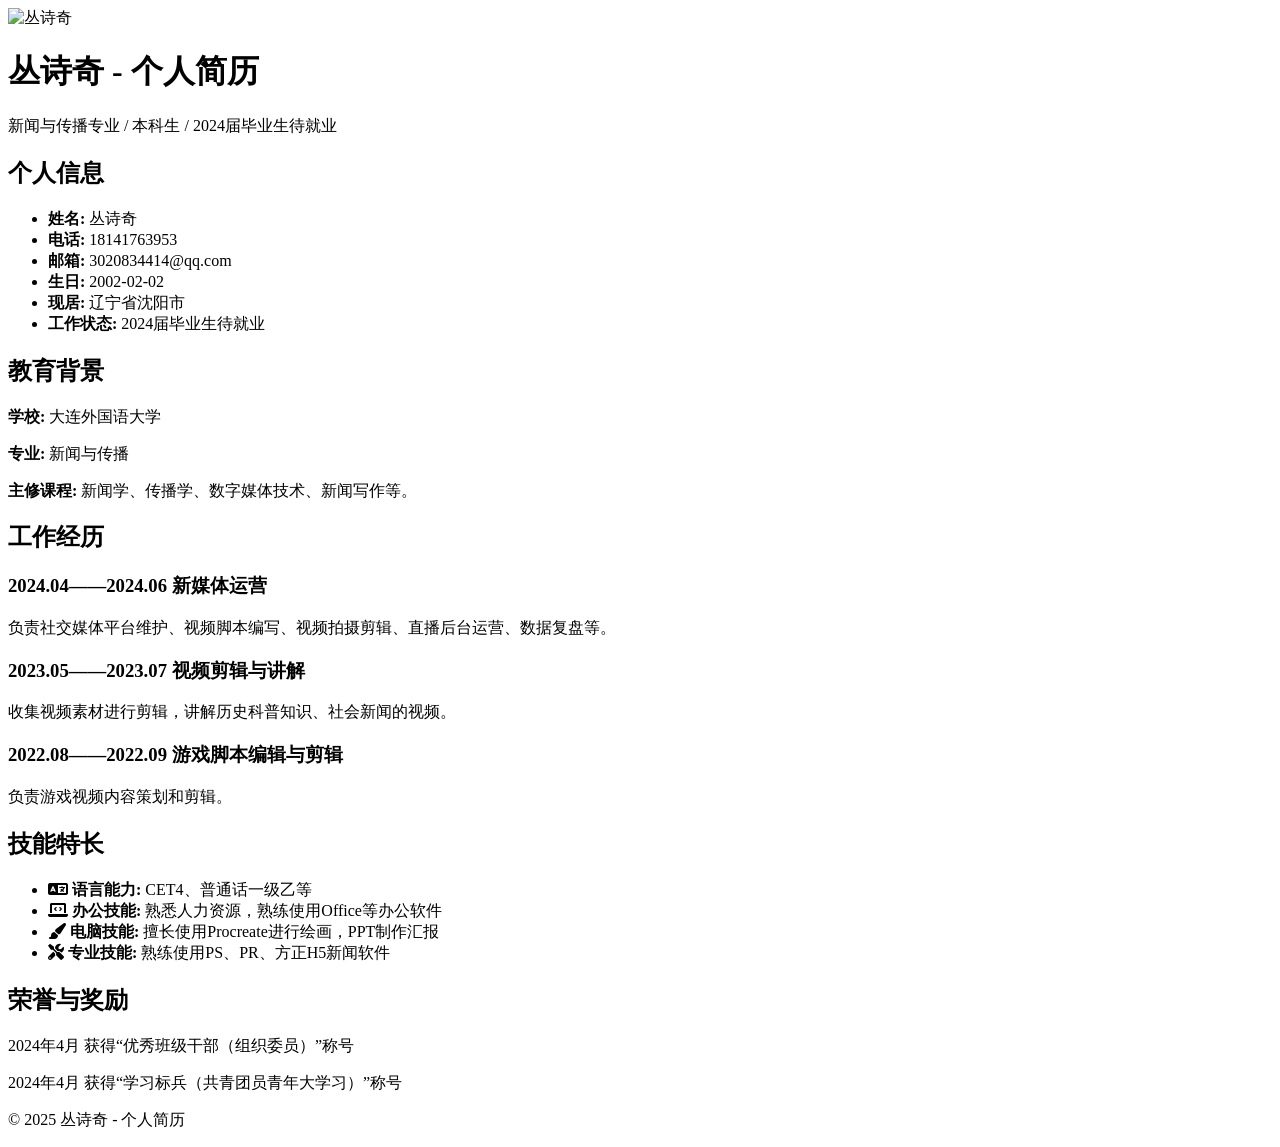
==== index.html @ 7fd9e9bf "第一个" ====
<!DOCTYPE html>
<html lang="en">
<head>
    <meta charset="UTF-8">
    <meta name="viewport" content="width=device-width, initial-scale=1.0">
    <title>丛诗奇 - 个人简历</title>
    <link rel="stylesheet" href="style.css">
    <link href="https://cdnjs.cloudflare.com/ajax/libs/font-awesome/6.0.0-beta3/css/all.min.css" rel="stylesheet">
</head>
<body>
    <header>
        <div class="container">
            <div class="header-content">
                <img src="img/photo.jpg" alt="丛诗奇" class="avatar">
                <h1>丛诗奇 - 个人简历</h1>
                <p>新闻与传播专业 / 本科生 / 2024届毕业生待就业</p>
            </div>
        </div>
    </header>
    
    <section id="personal-info" class="section">
        <div class="container">
            <h2>个人信息</h2>
            <ul>
                <li><strong>姓名:</strong> 丛诗奇</li>
                <li><strong>电话:</strong> 18141763953</li>
                <li><strong>邮箱:</strong> 3020834414@qq.com</li>
                <li><strong>生日:</strong> 2002-02-02</li>
                <li><strong>现居:</strong> 辽宁省沈阳市</li>
                <li><strong>工作状态:</strong> 2024届毕业生待就业</li>
            </ul>
        </div>
    </section>

    <section id="education" class="section">
        <div class="container">
            <h2>教育背景</h2>
            <p><strong>学校:</strong> 大连外国语大学</p>
            <p><strong>专业:</strong> 新闻与传播</p>
            <p><strong>主修课程:</strong> 新闻学、传播学、数字媒体技术、新闻写作等。</p>
        </div>
    </section>

    <section id="work-experience" class="section">
        <div class="container">
            <h2>工作经历</h2>
            <div class="work-entry">
                <h3>2024.04——2024.06 新媒体运营</h3>
                <p>负责社交媒体平台维护、视频脚本编写、视频拍摄剪辑、直播后台运营、数据复盘等。</p>
            </div>
            <div class="work-entry">
                <h3>2023.05——2023.07 视频剪辑与讲解</h3>
                <p>收集视频素材进行剪辑，讲解历史科普知识、社会新闻的视频。</p>
            </div>
            <div class="work-entry">
                <h3>2022.08——2022.09 游戏脚本编辑与剪辑</h3>
                <p>负责游戏视频内容策划和剪辑。</p>
            </div>
        </div>
    </section>

    <section id="skills" class="section">
        <div class="container">
            <h2>技能特长</h2>
            <ul>
                <li><i class="fas fa-language"></i> <strong>语言能力:</strong> CET4、普通话一级乙等</li>
                <li><i class="fas fa-laptop-code"></i> <strong>办公技能:</strong> 熟悉人力资源，熟练使用Office等办公软件</li>
                <li><i class="fas fa-paint-brush"></i> <strong>电脑技能:</strong> 擅长使用Procreate进行绘画，PPT制作汇报</li>
                <li><i class="fas fa-tools"></i> <strong>专业技能:</strong> 熟练使用PS、PR、方正H5新闻软件</li>
            </ul>
        </div>
    </section>

    <section id="honors" class="section">
        <div class="container">
            <h2>荣誉与奖励</h2>
            <p>2024年4月 获得“优秀班级干部（组织委员）”称号</p>
            <p>2024年4月 获得“学习标兵（共青团员青年大学习）”称号</p>
        </div>
    </section>

    <footer>
        <div class="container">
            <p>&copy; 2025 丛诗奇 - 个人简历</p>
        </div>
    </footer>
</body>
</html>
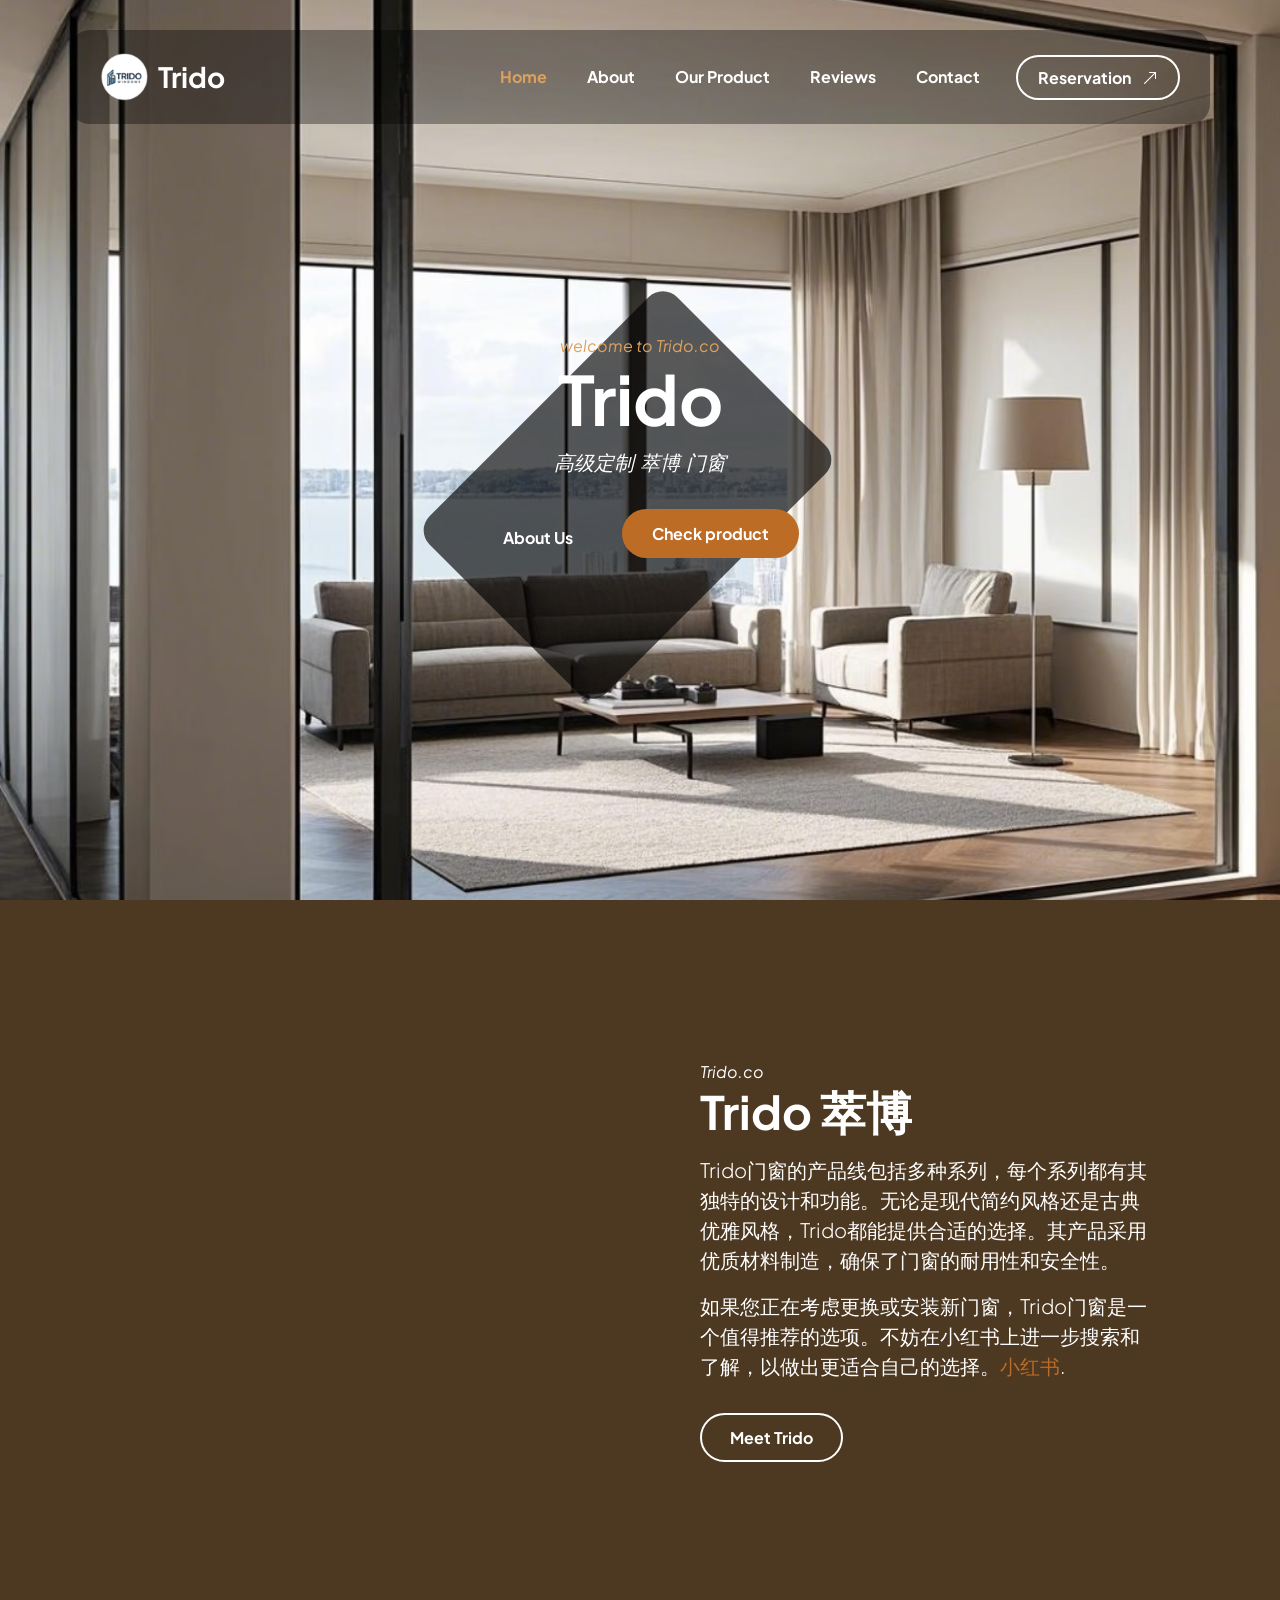
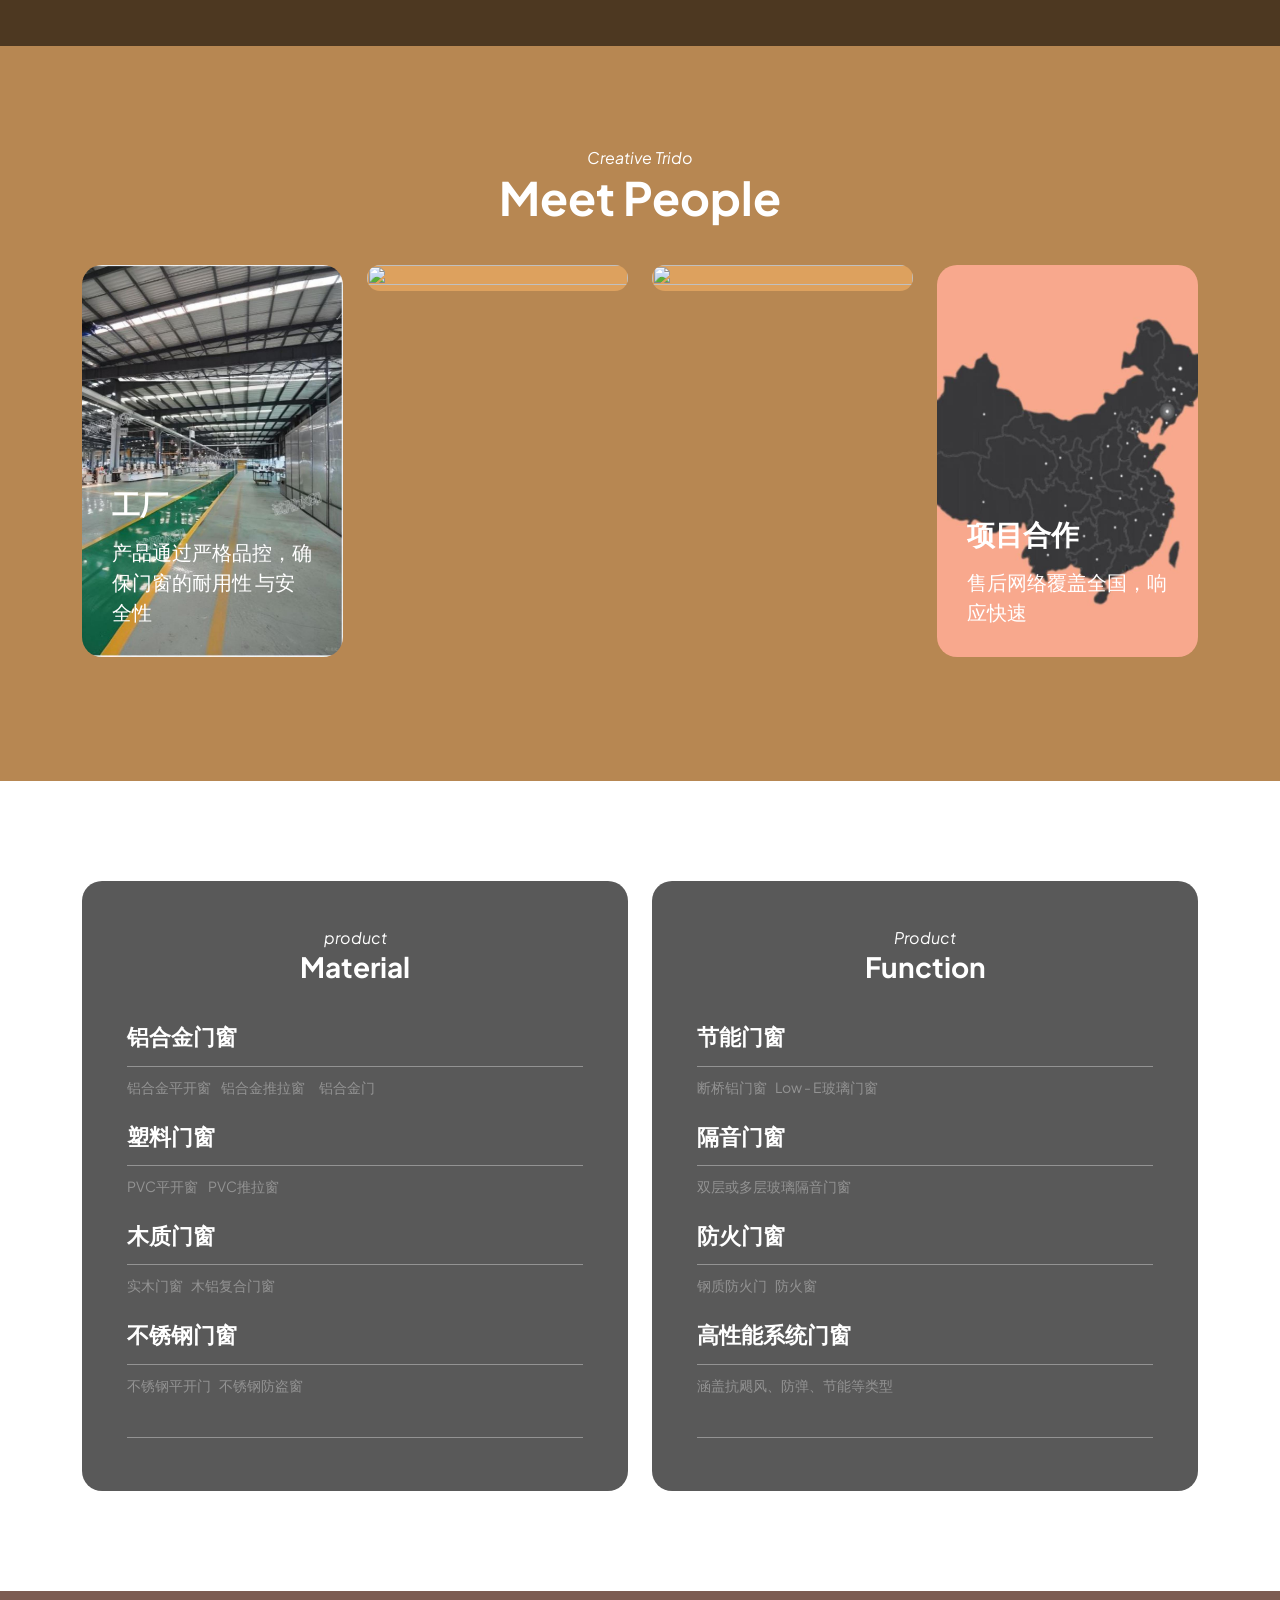
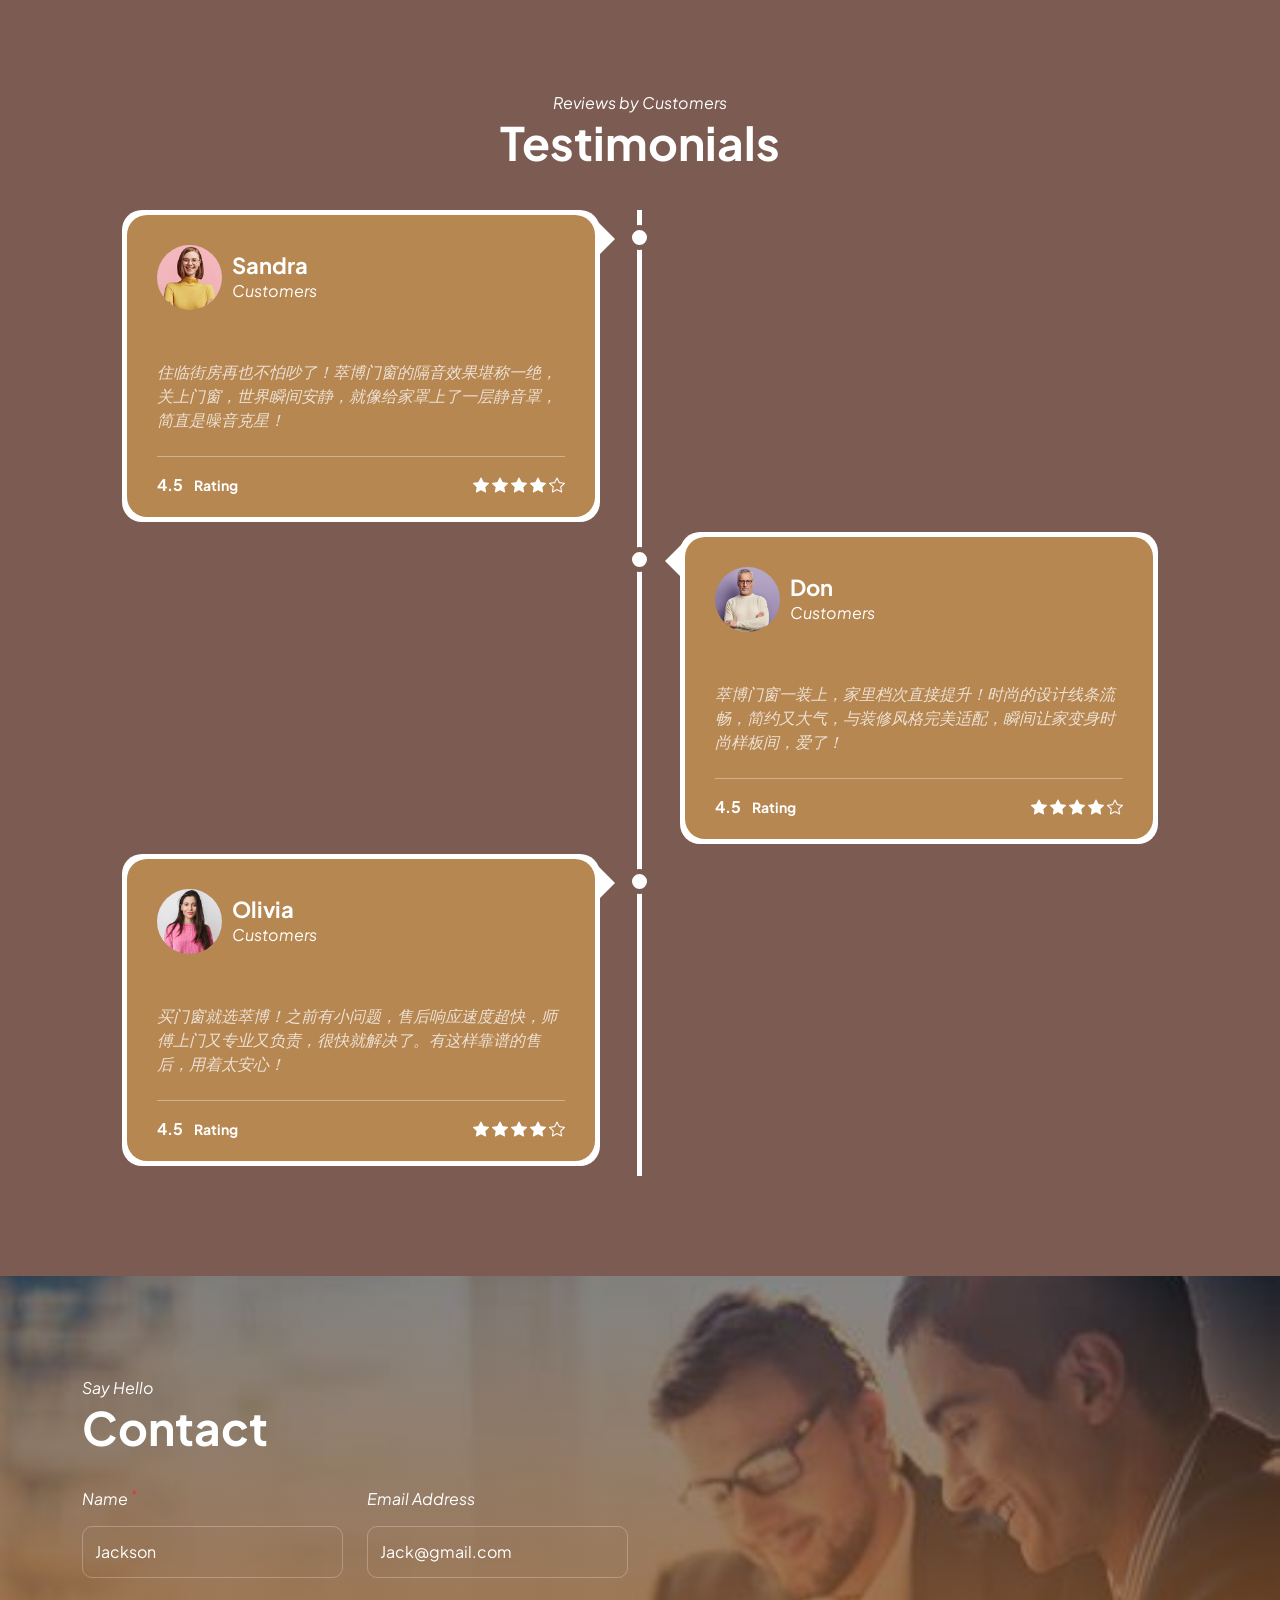
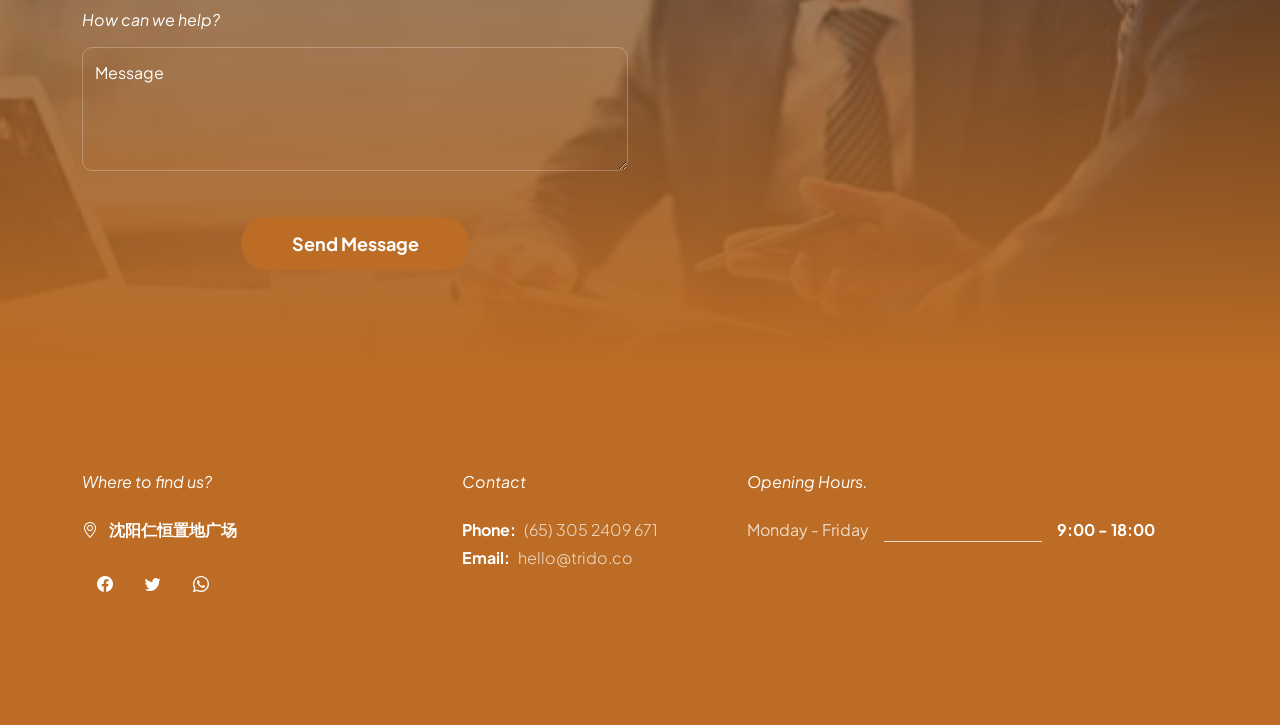
==== commit 973922fb: "Add files via upload" ====
--- a/index.html
+++ b/index.html
@@ -1,88 +1,682 @@
-<!DOCTYPE html>
-<html lang="en">
-<head>
-    <meta charset="UTF-8">
-    <meta name="viewport" content="width=device-width, initial-scale=1.0">
-    <title>丛诗奇 - 个人简历</title>
-    <link rel="stylesheet" href="style.css">
-    <link href="https://cdnjs.cloudflare.com/ajax/libs/font-awesome/6.0.0-beta3/css/all.min.css" rel="stylesheet">
-</head>
-<body>
-    <header>
-        <div class="container">
-            <div class="header-content">
-                <img src="img/photo.jpg" alt="丛诗奇" class="avatar">
-                <h1>丛诗奇 - 个人简历</h1>
-                <p>新闻与传播专业 / 本科生 / 2024届毕业生待就业</p>
-            </div>
-        </div>
-    </header>
-    
-    <section id="personal-info" class="section">
-        <div class="container">
-            <h2>个人信息</h2>
-            <ul>
-                <li><strong>姓名:</strong> 丛诗奇</li>
-                <li><strong>电话:</strong> 18141763953</li>
-                <li><strong>邮箱:</strong> 3020834414@qq.com</li>
-                <li><strong>生日:</strong> 2002-02-02</li>
-                <li><strong>现居:</strong> 辽宁省沈阳市</li>
-                <li><strong>工作状态:</strong> 2024届毕业生待就业</li>
-            </ul>
-        </div>
-    </section>
-
-    <section id="education" class="section">
-        <div class="container">
-            <h2>教育背景</h2>
-            <p><strong>学校:</strong> 大连外国语大学</p>
-            <p><strong>专业:</strong> 新闻与传播</p>
-            <p><strong>主修课程:</strong> 新闻学、传播学、数字媒体技术、新闻写作等。</p>
-        </div>
-    </section>
-
-    <section id="work-experience" class="section">
-        <div class="container">
-            <h2>工作经历</h2>
-            <div class="work-entry">
-                <h3>2024.04——2024.06 新媒体运营</h3>
-                <p>负责社交媒体平台维护、视频脚本编写、视频拍摄剪辑、直播后台运营、数据复盘等。</p>
-            </div>
-            <div class="work-entry">
-                <h3>2023.05——2023.07 视频剪辑与讲解</h3>
-                <p>收集视频素材进行剪辑，讲解历史科普知识、社会新闻的视频。</p>
-            </div>
-            <div class="work-entry">
-                <h3>2022.08——2022.09 游戏脚本编辑与剪辑</h3>
-                <p>负责游戏视频内容策划和剪辑。</p>
-            </div>
-        </div>
-    </section>
-
-    <section id="skills" class="section">
-        <div class="container">
-            <h2>技能特长</h2>
-            <ul>
-                <li><i class="fas fa-language"></i> <strong>语言能力:</strong> CET4、普通话一级乙等</li>
-                <li><i class="fas fa-laptop-code"></i> <strong>办公技能:</strong> 熟悉人力资源，熟练使用Office等办公软件</li>
-                <li><i class="fas fa-paint-brush"></i> <strong>电脑技能:</strong> 擅长使用Procreate进行绘画，PPT制作汇报</li>
-                <li><i class="fas fa-tools"></i> <strong>专业技能:</strong> 熟练使用PS、PR、方正H5新闻软件</li>
-            </ul>
-        </div>
-    </section>
-
-    <section id="honors" class="section">
-        <div class="container">
-            <h2>荣誉与奖励</h2>
-            <p>2024年4月 获得“优秀班级干部（组织委员）”称号</p>
-            <p>2024年4月 获得“学习标兵（共青团员青年大学习）”称号</p>
-        </div>
-    </section>
-
-    <footer>
-        <div class="container">
-            <p>&copy; 2025 丛诗奇 - 个人简历</p>
-        </div>
-    </footer>
-</body>
-</html>
+<!doctype html>
+<html lang="en">
+	<head>
+		<meta charset="utf-8">
+		<meta name="viewport" content="width=device-width, initial-scale=1">
+
+		<meta name="description" content="">
+		<meta name="author" content="">
+
+		<title>Tridoc萃博</title>
+
+		<!-- CSS FILES -->
+		<link rel="preconnect" href="https://fonts.googleapis.com">
+
+		<link rel="preconnect" href="https://fonts.gstatic.com" crossorigin>
+
+		<link
+			href="https://fonts.googleapis.com/css2?family=Plus+Jakarta+Sans:ital,wght@0,200;0,400;0,600;0,700;1,200;1,700&display=swap"
+			rel="stylesheet">
+
+		<link href="css/bootstrap.min.css" rel="stylesheet">
+
+		<link href="css/bootstrap-icons.css" rel="stylesheet">
+
+		<link href="css/vegas.min.css" rel="stylesheet">
+
+		<link href="css/tooplate-barista.css" rel="stylesheet">
+
+		<!--
+
+Tooplate 2137 Barista Cafe
+
+https://www.tooplate.com/view/2137-barista-cafe
+
+Bootstrap 5 HTML CSS Template
+
+-->
+	</head>
+
+	<body>
+
+		<main>
+			<nav class="navbar navbar-expand-lg">
+				<div class="container">
+					<a class="navbar-brand d-flex align-items-center" href="index.html">
+						<img src="images/trido logo.png" class="navbar-brand-image img-fluid" alt="trido">
+						Trido
+					</a>
+
+					<button class="navbar-toggler" type="button" data-bs-toggle="collapse" data-bs-target="#navbarNav"
+						aria-controls="navbarNav" aria-expanded="false" aria-label="Toggle navigation">
+						<span class="navbar-toggler-icon"></span>
+					</button>
+
+					<div class="collapse navbar-collapse" id="navbarNav">
+						<ul class="navbar-nav ms-lg-auto">
+							<li class="nav-item">
+								<a class="nav-link click-scroll" href="#section_1">Home</a>
+							</li>
+
+							<li class="nav-item">
+								<a class="nav-link click-scroll" href="#section_2">About</a>
+							</li>
+
+							<li class="nav-item">
+								<a class="nav-link click-scroll" href="#section_3">Our Product</a>
+							</li>
+
+							<li class="nav-item">
+								<a class="nav-link click-scroll" href="#section_4">Reviews</a>
+							</li>
+
+							<li class="nav-item">
+								<a class="nav-link click-scroll" href="#section_5">Contact</a>
+							</li>
+						</ul>
+
+						<div class="ms-lg-3">
+							<a class="btn custom-btn custom-border-btn" href="reservation.html">
+								Reservation
+								<i class="bi-arrow-up-right ms-2"></i>
+							</a>
+						</div>
+					</div>
+				</div>
+			</nav>
+
+
+			<section class="hero-section d-flex justify-content-center align-items-center" id="section_1">
+
+				<div class="container">
+					<div class="row align-items-center">
+
+						<div class="col-lg-6 col-12 mx-auto">
+							<em class="small-text">welcome to Trido.co</em>
+
+							<h1> Trido </h1>
+
+							<p class="text-white mb-4 pb-lg-2">
+								<em> 高级定制&nbsp;&nbsp;萃博&nbsp;&nbsp;门窗</em>
+							</p>
+
+							<a class="btn custom-btn custom-border-btn smoothscroll me-3" href="#section_2">
+								About Us
+							</a>
+
+							<a class="btn custom-btn smoothscroll me-2 mb-2" href="#section_3"><strong>Check
+									product</strong></a>
+						</div>
+
+					</div>
+				</div>
+
+				<div class="hero-slides"></div>
+			</section>
+
+
+			<section class="about-section section-padding" id="section_2">
+				<div class="section-overlay"></div>
+				<div class="container">
+					<div class="row align-items-center">
+
+						<div class="col-lg-6 col-12">
+							<div class="ratio ratio-1x1">
+								<video autoplay="" loop="" muted="" class="custom-video" poster="">
+									<source src="videos/仙境.mp4" type="video/mp4">
+
+									Your browser does not support the video tag.
+								</video>
+
+								<div class="about-video-info d-flex flex-column">
+									<h4 class="mt-auto"></h4>
+
+									<h4></h4>
+								</div>
+							</div>
+						</div>
+
+						<div class="col-lg-5 col-12 mt-4 mt-lg-0 mx-auto">
+							<em class="text-white">Trido.co</em>
+
+							<h2 class="text-white mb-3">Trido 萃博</h2>
+
+							<p class="text-white">
+								Trido门窗的产品线包括多种系列，每个系列都有其独特的设计和功能。无论是现代简约风格还是古典优雅风格，Trido都能提供合适的选择。其产品采用优质材料制造，确保了门窗的耐用性和安全性。
+							</p>
+
+							<p class="text-white">如果您正在考虑更换或安装新门窗，Trido门窗是一个值得推荐的选项。不妨在小红书上进一步搜索和了解，以做出更适合自己的选择。<a rel="nofollow"
+									href="https:///www.xiaohongshu.com/explore/680ee26e0000000023011cf0?xsec_token=ABbys3Fxlh53PvR-PLPsUj_YFhOQtb5FNPIVCXTJcc2-Y=&xsec_source=pc_search&source=web_explore_feed" target="_blank">小红书</a>.</p>
+
+							<a href="#barista-team" class="smoothscroll btn custom-btn custom-border-btn mt-3 mb-4">Meet
+								Trido</a>
+						</div>
+
+					</div>
+				</div>
+			</section>
+
+
+			<section class="barista-section section-padding section-bg" id="barista-team">
+				<div class="container">
+					<div class="row justify-content-center">
+
+						<div class="col-lg-12 col-12 text-center mb-4 pb-lg-2">
+							<em class="text-white">Creative Trido</em>
+
+							<h2 class="text-white">Meet People</h2>
+						</div>
+
+						<div class="col-lg-3 col-md-6 col-12 mb-4">
+							<div class="team-block-wrap">
+								<div class="team-block-info d-flex flex-column">
+									<div class="d-flex mt-auto mb-3">
+										<h4 class="text-white mb-0">工厂</h4>
+
+										
+									</div>
+
+									<p class="text-white mb-0">产品通过严格品控，确保门窗的耐用性 与安全性 </p>
+								</div>
+
+								<div class="team-block-image-wrap">
+									<img src="images/team/工厂.JPG"
+										class="team-block-image img-fluid" alt="">
+								</div>
+							</div>
+						</div>
+
+						<div class="col-lg-3 col-md-6 col-12 mb-4">
+							<div class="team-block-wrap">
+								<div class="team-block-info d-flex flex-column">
+									<div class="d-flex mt-auto mb-3">
+										<h4 class="text-white mb-0">现代科技风</h4>
+
+										
+									</div>
+
+									<p class="text-white mb-0">极简线条设计，适配城市公寓与高端住宅</p>
+								</div>
+
+								<div class="team-block-image-wrap">
+									<img src="images/team/大门.jpg"
+										class="team-block-image img-fluid" alt="">
+								</div>
+							</div>
+						</div>
+
+						<div class="col-lg-3 col-md-6 col-12 mb-4">
+							<div class="team-block-wrap">
+								<div class="team-block-info d-flex flex-column">
+									<div class="d-flex mt-auto mb-3">
+										<h4 class="text-white mb-0">古典优雅风</h4>
+
+										
+									</div>
+
+									<p class="text-white mb-0">雕花工艺与实木质感，满足传统别墅需求</p>
+								</div>
+
+								<div class="team-block-image-wrap">
+									<img src="images/team/园林.jpg"
+										class="team-block-image img-fluid" alt="">
+								</div>
+							</div>
+						</div>
+
+						<div class="col-lg-3 col-md-6 col-12">
+							<div class="team-block-wrap">
+								<div class="team-block-info d-flex flex-column">
+									<div class="d-flex mt-auto mb-3">
+										<h4 class="text-white mb-0">项目合作</h4>
+
+										
+									</div>
+
+									<p class="text-white mb-0">售后网络覆盖全国，响应快速</p>
+								</div>
+
+								<div class="team-block-image-wrap">
+									<img src="images/team/合作范围.jpg"
+										class="team-block-image img-fluid" alt="">
+								</div>
+							</div>
+						</div>
+
+					</div>
+				</div>
+			</section>
+
+
+			<section class="menu-section section-padding" id="section_3">
+				<div class="container">
+					<div class="row">
+
+						<div class="col-lg-6 col-12 mb-4 mb-lg-0">
+							<div class="menu-block-wrap">
+								<div class="text-center mb-4 pb-lg-2">
+									<em class="text-white">product</em>
+								<h4 class="text-white">Material</h4>
+								</div>
+
+								<div class="menu-block">
+									<div class="d-flex">
+										<h6>铝合金门窗</h6>
+
+										<span class="underline"></span>
+
+										<strong class="ms-auto"></strong>
+									</div>
+
+									<div class="border-top mt-2 pt-2">
+										<small>铝合金平开窗&nbsp;&nbsp; &nbsp;  铝合金推拉窗 &nbsp; &nbsp; &nbsp; 铝合金门</small>
+									</div>
+								</div>
+
+								<div class="menu-block my-4">
+									<div class="d-flex">
+										<h6>
+											塑料门窗
+										</h6>
+
+										<span class="underline"></span>
+
+										<strong class="text-white ms-auto"><del></del></strong>
+
+										<strong class="ms-2"></strong>
+									</div>
+
+									<div class="border-top mt-2 pt-2">
+										<small>PVC平开窗&nbsp;&nbsp; &nbsp;  PVC推拉窗 </small>
+									</div>
+								</div>
+
+								<div class="menu-block">
+									<div class="d-flex">
+										<h6>木质门窗
+											<span class="badge ms-3"></span>
+										</h6>
+
+										<span class="underline"></span>
+
+										<strong class="ms-auto"></strong>
+									</div>
+
+									<div class="border-top mt-2 pt-2">
+										<small>实木门窗&nbsp;&nbsp; &nbsp;木铝复合门窗</small>
+									</div>
+								</div>
+
+								<div class="menu-block my-4">
+									<div class="d-flex">
+										<h6>不锈钢门窗</h6>
+
+										<span class="underline"></span>
+
+										<strong class="ms-auto"></strong>
+									</div>
+
+									<div class="border-top mt-2 pt-2">
+										<small>不锈钢平开门&nbsp;&nbsp; &nbsp;不锈钢防盗窗</small>
+									</div>
+								</div>
+
+								<div class="menu-block">
+									<div class="d-flex">
+										<h6></h6>
+
+										<span class="underline"></span>
+
+										<strong class="ms-auto"></strong>
+									</div>
+
+									<div class="border-top mt-2 pt-2">
+										<small></small>
+									</div>
+								</div>
+							</div>
+						</div>
+
+						<div class="col-lg-6 col-12">
+							<div class="menu-block-wrap">
+								<div class="text-center mb-4 pb-lg-2">
+									<em class="text-white">Product</em>
+									<h4 class="text-white">Function</h4>
+								</div>
+
+								<div class="menu-block">
+									<div class="d-flex">
+										<h6>节能门窗</h6>
+
+										<span class="underline"></span>
+
+										<strong class="text-white ms-auto"><del></del></strong>
+
+										<strong class="ms-2"></strong>
+									</div>
+
+									<div class="border-top mt-2 pt-2">
+										<small>断桥铝门窗&nbsp;&nbsp; &nbsp;Low - E玻璃门窗</small>
+									</div>
+								</div>
+
+								<div class="menu-block my-4">
+									<div class="d-flex">
+										<h6>
+											隔音门窗
+											<span class="badge ms-3"></span>
+										</h6>
+
+										<span class="underline"></span>
+
+										<strong class="ms-auto"></strong>
+									</div>
+
+									<div class="border-top mt-2 pt-2">
+										<small>双层或多层玻璃隔音门窗</small>
+									</div>
+								</div>
+
+								<div class="menu-block">
+									<div class="d-flex">
+										<h6>防火门窗</h6>
+
+										<span class="underline"></span>
+
+										<strong class="ms-auto"></strong>
+									</div>
+
+									<div class="border-top mt-2 pt-2">
+										<small>钢质防火门&nbsp;&nbsp; &nbsp;防火窗</small>
+									</div>
+								</div>
+
+								<div class="menu-block my-4">
+									<div class="d-flex">
+										<h6>高性能系统门窗</h6>
+
+										<span class="underline"></span>
+
+										<strong class="ms-auto"></strong>
+									</div>
+
+									<div class="border-top mt-2 pt-2">
+										<small>涵盖抗飓风、防弹、节能等类型</small>
+									</div>
+								</div>
+
+								<div class="menu-block">
+									<div class="d-flex">
+										<h6></h6>
+
+										<span class="underline"></span>
+
+										<strong class="ms-auto"></strong>
+									</div>
+
+									<div class="border-top mt-2 pt-2">
+										<small></small>
+									</div>
+								</div>
+							</div>
+						</div>
+
+					</div>
+				</div>
+			</section>
+
+
+			<section class="reviews-section section-padding section-bg" id="section_4">
+				<div class="container">
+					<div class="row justify-content-center">
+
+						<div class="col-lg-12 col-12 text-center mb-4 pb-lg-2">
+							<em class="text-white">Reviews by Customers</em>
+
+							<h2 class="text-white">Testimonials</h2>
+						</div>
+
+						<div class="timeline">
+							<div class="timeline-container timeline-container-left">
+								<div class="timeline-content">
+									<div class="reviews-block">
+										<div class="reviews-block-image-wrap d-flex align-items-center">
+											<img src="images/reviews/young-woman-with-round-glasses-yellow-sweater.jpg"
+												class="reviews-block-image img-fluid" alt="">
+
+											<div class="">
+												<h6 class="text-white mb-0">Sandra</h6>
+												<em class="text-white"> Customers</em>
+											</div>
+										</div>
+
+										<div class="reviews-block-info">
+											<p>住临街房再也不怕吵了！萃博门窗的隔音效果堪称一绝，关上门窗，世界瞬间安静，就像给家罩上了一层静音罩，简直是噪音克星！</p>
+
+											<div class="d-flex border-top pt-3 mt-4">
+												<strong class="text-white">4.5 <small
+														class="ms-2">Rating</small></strong>
+
+												<div class="reviews-group ms-auto">
+													<i class="bi-star-fill"></i>
+													<i class="bi-star-fill"></i>
+													<i class="bi-star-fill"></i>
+													<i class="bi-star-fill"></i>
+													<i class="bi-star"></i>
+												</div>
+											</div>
+										</div>
+									</div>
+								</div>
+							</div>
+
+							<div class="timeline-container timeline-container-right">
+								<div class="timeline-content">
+									<div class="reviews-block">
+										<div class="reviews-block-image-wrap d-flex align-items-center">
+											<img src="images/reviews/senior-man-white-sweater-eyeglasses.jpg"
+												class="reviews-block-image img-fluid" alt="">
+
+											<div class="">
+												<h6 class="text-white mb-0">Don</h6>
+												<em class="text-white"> Customers</em>
+											</div>
+										</div>
+
+										<div class="reviews-block-info">
+											<p>萃博门窗一装上，家里档次直接提升！时尚的设计线条流畅，简约又大气，与装修风格完美适配，瞬间让家变身时尚样板间，爱了！</p>
+
+											<div class="d-flex border-top pt-3 mt-4">
+												<strong class="text-white">4.5 <small
+														class="ms-2">Rating</small></strong>
+
+												<div class="reviews-group ms-auto">
+													<i class="bi-star-fill"></i>
+													<i class="bi-star-fill"></i>
+													<i class="bi-star-fill"></i>
+													<i class="bi-star-fill"></i>
+													<i class="bi-star"></i>
+												</div>
+											</div>
+										</div>
+									</div>
+								</div>
+							</div>
+
+							<div class="timeline-container timeline-container-left">
+								<div class="timeline-content">
+									<div class="reviews-block">
+										<div class="reviews-block-image-wrap d-flex align-items-center">
+											<img src="images/reviews/young-beautiful-woman-pink-warm-sweater-natural-look-smiling-portrait-isolated-long-hair.jpg"
+												class="reviews-block-image img-fluid" alt="">
+
+											<div class="">
+												<h6 class="text-white mb-0">Olivia</h6>
+												<em class="text-white"> Customers</em>
+											</div>
+										</div>
+
+										<div class="reviews-block-info">
+											<p>买门窗就选萃博！之前有小问题，售后响应速度超快，师傅上门又专业又负责，很快就解决了。有这样靠谱的售后，用着太安心！</p>
+
+											<div class="d-flex border-top pt-3 mt-4">
+												<strong class="text-white">4.5 <small
+														class="ms-2">Rating</small></strong>
+
+												<div class="reviews-group ms-auto">
+													<i class="bi-star-fill"></i>
+													<i class="bi-star-fill"></i>
+													<i class="bi-star-fill"></i>
+													<i class="bi-star-fill"></i>
+													<i class="bi-star"></i>
+												</div>
+											</div>
+										</div>
+									</div>
+								</div>
+							</div>
+						</div>
+
+					</div>
+				</div>
+			</section>
+
+
+			<section class="contact-section section-padding" id="section_5">
+				<div class="container">
+					<div class="row">
+
+						<div class="col-lg-12 col-12">
+							<em class="text-white">Say Hello</em>
+							<h2 class="text-white mb-4 pb-lg-2">Contact</h2>
+						</div>
+
+						<div class="col-lg-6 col-12">
+							<form action="#" method="post" class="custom-form contact-form" role="form">
+
+								<div class="row">
+
+									<div class="col-lg-6 col-12">
+										<label for="name" class="form-label">Name <sup
+												class="text-danger">*</sup></label>
+
+										<input type="text" name="name" id="name" class="form-control"
+											placeholder="Jackson" required="">
+									</div>
+
+									<div class="col-lg-6 col-12">
+										<label for="email" class="form-label">Email Address</label>
+
+										<input type="email" name="email" id="email" pattern="[^ @]*@[^ @]*"
+											class="form-control" placeholder="Jack@gmail.com" required="">
+									</div>
+
+									<div class="col-12">
+										<label for="message" class="form-label">How can we help?</label>
+
+										<textarea name="message" rows="4" class="form-control" id="message"
+											placeholder="Message" required=""></textarea>
+
+									</div>
+								</div>
+
+								<div class="col-lg-5 col-12 mx-auto mt-3">
+									<button type="submit" class="form-control">Send Message</button>
+								</div>
+							</form>
+						</div>
+
+						<div class="col-lg-6 col-12 mx-auto mt-5 mt-lg-0 ps-lg-5">
+							<iframe class="google-map"
+								src="https://ditu.amap.com/search?id=B0G0ORVKC0&city=210103&geoobj=120.522711%7C40.041281%7C129.039095%7C43.689014&query_type=IDQ&query=%E4%BB%81%E6%81%92%E7%BD%AE%E5%9C%B0%E5%B9%BF%E5%9C%BA&zoom=7.38"
+								width="100%" height="300" style="border:0;" allowfullscreen="" loading="lazy"
+								referrerpolicy="no-referrer-when-downgrade"></iframe>
+						</div>
+
+					</div>
+				</div>
+			</section>
+
+
+			<footer class="site-footer">
+				<div class="container">
+					<div class="row">
+
+						<div class="col-lg-4 col-12 me-auto">
+							<em class="text-white d-block mb-4">Where to find us?</em>
+
+							<strong class="text-white">
+								<i class="bi-geo-alt me-2"></i>
+								沈阳仁恒置地广场
+							</strong>
+
+							<ul class="social-icon mt-4">
+								<li class="social-icon-item">
+									<a href="#" class="social-icon-link bi-facebook">
+									</a>
+								</li>
+
+								<li class="social-icon-item">
+									<a href="https://x.com/minthu" target="_new" class="social-icon-link bi-twitter">
+									</a>
+								</li>
+
+								<li class="social-icon-item">
+									<a href="#" class="social-icon-link bi-whatsapp">
+									</a>
+								</li>
+							</ul>
+						</div>
+
+						<div class="col-lg-3 col-12 mt-4 mb-3 mt-lg-0 mb-lg-0">
+							<em class="text-white d-block mb-4">Contact</em>
+
+							<p class="d-flex mb-1">
+								<strong class="me-2">Phone:</strong>
+								<a href="tel: 305-240-9671" class="site-footer-link">
+									(65)
+									305 2409 671
+								</a>
+							</p>
+
+							<p class="d-flex">
+								<strong class="me-2">Email:</strong>
+
+								<a href="mailto:info@yourgmail.com" class="site-footer-link">
+									hello@trido.co
+								</a>
+							</p>
+						</div>
+
+
+						<div class="col-lg-5 col-12">
+							<em class="text-white d-block mb-4">Opening Hours.</em>
+
+							<ul class="opening-hours-list">
+								<li class="d-flex">
+									Monday - Friday
+									<span class="underline"></span>
+
+									<strong>9:00 - 18:00</strong>
+								</li>
+
+							</ul>
+						</div>
+
+						<div class="col-lg-8 col-12 mt-4">
+						
+						</div>
+					</div>
+			</footer>
+		</main>
+
+		<!-- JAVASCRIPT FILES -->
+		<script src="js/jquery.min.js"></script>
+		<script src="js/bootstrap.min.js"></script>
+		<script src="js/jquery.sticky.js"></script>
+		<script src="js/click-scroll.js"></script>
+		<script src="js/vegas.min.js"></script>
+		<script src="js/custom.js"></script>
+
+	</body>
+</html>
--- a/css/vegas.min.css
+++ b/css/vegas.min.css
@@ -0,0 +1,2 @@
+.vegas-content-scrollable,.vegas-overlay,.vegas-slide,.vegas-slide-inner,.vegas-timer{position:absolute;top:0;left:0;bottom:0;right:0;overflow:hidden;border:none;padding:0;margin:0}.vegas-content-scrollable{position:relative;height:100%;overflow:auto}.vegas-overlay{opacity:.5;background:url(./overlays/02.png) center center}.vegas-timer{top:auto;bottom:0;height:2px}.vegas-timer-progress{width:0%;height:100%;background:#fff;transition:width ease-out}.vegas-timer-running .vegas-timer-progress{width:100%}.vegas-slide,.vegas-slide-inner{margin:0;padding:0;background:center center no-repeat;transform:translateZ(0);will-change:transform,opacity}body .vegas-container{overflow:hidden!important;position:relative}.vegas-video{min-width:100%;min-height:100%;width:auto;height:auto}body.vegas-container{overflow:auto;position:static;z-index:-2}body.vegas-container>.vegas-overlay,body.vegas-container>.vegas-slide,body.vegas-container>.vegas-timer{position:fixed;z-index:-1}.vegas-transition-blur,.vegas-transition-blur2{opacity:0;filter:blur(32px) brightness(1.01)}.vegas-transition-blur-in,.vegas-transition-blur2-in{opacity:1;filter:blur(0) brightness(1.01)}.vegas-transition-blur2-out{opacity:0}.vegas-transition-burn,.vegas-transition-burn2{opacity:0;filter:contrast(1000%) saturate(1000%)}.vegas-transition-burn-in,.vegas-transition-burn2-in{opacity:1;filter:contrast(100%) saturate(100%)}.vegas-transition-burn2-out{opacity:0;filter:contrast(1000%) saturate(1000%)}.vegas-transition-fade,.vegas-transition-fade2{opacity:0}.vegas-transition-fade-in,.vegas-transition-fade2-in{opacity:1}.vegas-transition-fade2-out{opacity:0}.vegas-transition-flash,.vegas-transition-flash2{opacity:0;filter:brightness(25)}.vegas-transition-flash-in,.vegas-transition-flash2-in{opacity:1;filter:brightness(1)}.vegas-transition-flash2-out{opacity:0;filter:brightness(25)}.vegas-transition-negative,.vegas-transition-negative2{opacity:0;filter:invert(100%)}.vegas-transition-negative-in,.vegas-transition-negative2-in{opacity:1;filter:invert(0)}.vegas-transition-negative2-out{opacity:0;filter:invert(100%)}.vegas-transition-slideDown,.vegas-transition-slideDown2{transform:translateY(-100%)}.vegas-transition-slideDown-in,.vegas-transition-slideDown2-in{transform:translateY(0)}.vegas-transition-slideDown2-out{transform:translateY(100%)}.vegas-transition-slideLeft,.vegas-transition-slideLeft2{transform:translateX(100%)}.vegas-transition-slideLeft-in,.vegas-transition-slideLeft2-in{transform:translateX(0)}.vegas-transition-slideLeft2-out,.vegas-transition-slideRight,.vegas-transition-slideRight2{transform:translateX(-100%)}.vegas-transition-slideRight-in,.vegas-transition-slideRight2-in{transform:translateX(0)}.vegas-transition-slideRight2-out{transform:translateX(100%)}.vegas-transition-slideUp,.vegas-transition-slideUp2{transform:translateY(100%)}.vegas-transition-slideUp-in,.vegas-transition-slideUp2-in{transform:translateY(0)}.vegas-transition-slideUp2-out{transform:translateY(-100%)}.vegas-transition-swirlLeft,.vegas-transition-swirlLeft2{transform:scale(2) rotate(35deg);opacity:0}.vegas-transition-swirlLeft-in,.vegas-transition-swirlLeft2-in{transform:scale(1) rotate(0);opacity:1}.vegas-transition-swirlLeft2-out,.vegas-transition-swirlRight,.vegas-transition-swirlRight2{transform:scale(2) rotate(-35deg);opacity:0}.vegas-transition-swirlRight-in,.vegas-transition-swirlRight2-in{transform:scale(1) rotate(0);opacity:1}.vegas-transition-swirlRight2-out{transform:scale(2) rotate(35deg);opacity:0}.vegas-transition-zoomIn,.vegas-transition-zoomIn2{transform:scale(0);opacity:0}.vegas-transition-zoomIn-in,.vegas-transition-zoomIn2-in{transform:scale(1);opacity:1}.vegas-transition-zoomIn2-out,.vegas-transition-zoomOut,.vegas-transition-zoomOut2{transform:scale(2);opacity:0}.vegas-transition-zoomOut-in,.vegas-transition-zoomOut2-in{transform:scale(1);opacity:1}.vegas-transition-zoomOut2-out{transform:scale(0);opacity:0}.vegas-animation-kenburns{-webkit-animation:kenburns ease-out;animation:kenburns ease-out}@-webkit-keyframes kenburns{0%{transform:scale(1.5)}100%{transform:scale(1)}}@keyframes kenburns{0%{transform:scale(1.5)}100%{transform:scale(1)}}.vegas-animation-kenburnsDownLeft{-webkit-animation:kenburnsDownLeft ease-out;animation:kenburnsDownLeft ease-out}@-webkit-keyframes kenburnsDownLeft{0%{transform:scale(1.5) translate(10%,-10%)}100%{transform:scale(1) translate(0,0)}}@keyframes kenburnsDownLeft{0%{transform:scale(1.5) translate(10%,-10%)}100%{transform:scale(1) translate(0,0)}}.vegas-animation-kenburnsDownRight{-webkit-animation:kenburnsDownRight ease-out;animation:kenburnsDownRight ease-out}@-webkit-keyframes kenburnsDownRight{0%{transform:scale(1.5) translate(-10%,-10%)}100%{transform:scale(1) translate(0,0)}}@keyframes kenburnsDownRight{0%{transform:scale(1.5) translate(-10%,-10%)}100%{transform:scale(1) translate(0,0)}}.vegas-animation-kenburnsDown{-webkit-animation:kenburnsDown ease-out;animation:kenburnsDown ease-out}@-webkit-keyframes kenburnsDown{0%{transform:scale(1.5) translate(0,-10%)}100%{transform:scale(1) translate(0,0)}}@keyframes kenburnsDown{0%{transform:scale(1.5) translate(0,-10%)}100%{transform:scale(1) translate(0,0)}}.vegas-animation-kenburnsLeft{-webkit-animation:kenburnsLeft ease-out;animation:kenburnsLeft ease-out}@-webkit-keyframes kenburnsLeft{0%{transform:scale(1.5) translate(10%,0)}100%{transform:scale(1) translate(0,0)}}@keyframes kenburnsLeft{0%{transform:scale(1.5) translate(10%,0)}100%{transform:scale(1) translate(0,0)}}.vegas-animation-kenburnsRight{-webkit-animation:kenburnsRight ease-out;animation:kenburnsRight ease-out}@-webkit-keyframes kenburnsRight{0%{transform:scale(1.5) translate(-10%,0)}100%{transform:scale(1) translate(0,0)}}@keyframes kenburnsRight{0%{transform:scale(1.5) translate(-10%,0)}100%{transform:scale(1) translate(0,0)}}.vegas-animation-kenburnsUpLeft{-webkit-animation:kenburnsUpLeft ease-out;animation:kenburnsUpLeft ease-out}@-webkit-keyframes kenburnsUpLeft{0%{transform:scale(1.5) translate(10%,10%)}100%{transform:scale(1) translate(0,0)}}@keyframes kenburnsUpLeft{0%{transform:scale(1.5) translate(10%,10%)}100%{transform:scale(1) translate(0,0)}}.vegas-animation-kenburnsUpRight{-webkit-animation:kenburnsUpRight ease-out;animation:kenburnsUpRight ease-out}@-webkit-keyframes kenburnsUpRight{0%{transform:scale(1.5) translate(-10%,10%)}100%{transform:scale(1) translate(0,0)}}@keyframes kenburnsUpRight{0%{transform:scale(1.5) translate(-10%,10%)}100%{transform:scale(1) translate(0,0)}}.vegas-animation-kenburnsUp{-webkit-animation:kenburnsUp ease-out;animation:kenburnsUp ease-out}@-webkit-keyframes kenburnsUp{0%{transform:scale(1.5) translate(0,10%)}100%{transform:scale(1) translate(0,0)}}@keyframes kenburnsUp{0%{transform:scale(1.5) translate(0,10%)}100%{transform:scale(1) translate(0,0)}}
+/*# sourceMappingURL=vegas.min.css.map */
--- a/css/tooplate-barista.css
+++ b/css/tooplate-barista.css
@@ -0,0 +1,1200 @@
+/*
+
+Tooplate 2137 Barista
+
+https://www.tooplate.com/view/2137-barista-cafe
+
+*/
+
+/*---------------------------------------
+  CUSTOM PROPERTIES ( VARIABLES )             
+-----------------------------------------*/
+:root {
+  --white-color:                  #ffffff;
+  --primary-color:                #BC6C25;
+  --secondary-color:              #DDA15E;
+  --section-bg-color:             #b78752;
+  --custom-btn-bg-color:          #BC6C25;
+  --custom-btn-bg-hover-color:    #DDA15E;
+  --dark-color:                   #000000;
+  --p-color:                      #717275;
+  --border-color:                 #7fffd4;
+  --link-hover-color:             #E76F51;
+
+  --body-font-family:             'Plus Jakarta Sans', sans-serif;
+
+  --h1-font-size:                 68px;
+  --h2-font-size:                 46px;
+  --h3-font-size:                 32px;
+  --h4-font-size:                 28px;
+  --h5-font-size:                 24px;
+  --h6-font-size:                 22px;
+  --p-font-size:                  20px;
+  --btn-font-size:                16px;
+  --form-btn-font-size:           18px;
+  --menu-font-size:               16px;
+
+  --border-radius-large:          100px;
+  --border-radius-medium:         20px;
+  --border-radius-small:          10px;
+
+  --font-weight-thin:             200;
+  --font-weight-light:            300;
+  --font-weight-normal:           400;
+  --font-weight-bold:             700;
+}
+
+body {
+  background-color: var(--white-color);
+  font-family: var(--body-font-family); 
+}
+
+
+/*---------------------------------------
+  TYPOGRAPHY               
+-----------------------------------------*/
+
+h2,
+h3,
+h4,
+h5,
+h6 {
+  color: var(--dark-color);
+}
+
+h1,
+h2,
+h3,
+h4,
+h5,
+h6 {
+  font-weight: var(--font-weight-bold);
+}
+
+h1 {
+  font-size: var(--h1-font-size);
+}
+
+h2 {
+  font-size: var(--h2-font-size);
+}
+
+h3 {
+  font-size: var(--h3-font-size);
+}
+
+h4 {
+  font-size: var(--h4-font-size);
+}
+
+h5 {
+  font-size: var(--h5-font-size);
+}
+
+h6 {
+  font-size: var(--h6-font-size);
+}
+
+p {
+  color: var(--p-color);
+  font-size: var(--p-font-size);
+  font-weight: var(--font-weight-light);
+}
+
+ul li {
+  color: var(--p-color);
+  font-size: var(--p-font-size);
+  font-weight: var(--font-weight-light);
+}
+
+a, 
+button {
+  touch-action: manipulation;
+  transition: all 0.3s;
+}
+
+a {
+  display: inline-block;
+  color: var(--primary-color);
+  text-decoration: none;
+}
+
+a:hover {
+  color: var(--link-hover-color);
+}
+
+b,
+strong {
+  font-weight: var(--font-weight-bold);
+}
+
+
+/*---------------------------------------
+  SECTION               
+-----------------------------------------*/
+.section-padding {
+  padding-top: 100px;
+  padding-bottom: 100px;
+}
+
+.section-bg {
+  background-color: var(--section-bg-color);
+}
+
+.section-overlay {
+  background-color: var(--dark-color);
+  position: absolute;
+  z-index: 9;
+  top: 0;
+  left: 0;
+  pointer-events: none;
+  width: 100%;
+  height: 100%;
+  opacity: 0.65;
+}
+
+.section-overlay + .container {
+  position: relative;
+  z-index: 22;
+}
+
+.back-top-icon {
+  font-size: var(--h2-font-size);
+}
+
+
+/*---------------------------------------
+  TIMELINE               
+-----------------------------------------*/
+.timeline {
+  position: relative;
+  max-width: 1200px;
+  margin: 0 auto;
+}
+
+.timeline::after {
+  content: '';
+  position: absolute;
+  width: 5px;
+  background-color: var(--white-color);
+  top: 0;
+  bottom: 0;
+  left: 50%;
+  margin-left: -3px;
+}
+
+.timeline-container {
+  padding: 10px 40px;
+  padding-top: 0;
+  position: relative;
+  background-color: inherit;
+  width: 50%;
+}
+
+.timeline-container::after {
+  content: '';
+  position: absolute;
+  width: 25px;
+  height: 25px;
+  right: -12px;
+  background-color: var(--white-color);
+  border: 5px solid #7c5c52;
+  top: 15px;
+  border-radius: 50%;
+  z-index: 1;
+}
+
+.timeline-container-left {
+  left: 0;
+}
+
+.timeline-container-right {
+  left: 50%;
+}
+
+.timeline-container-left::before {
+  content: " ";
+  height: 0;
+  position: absolute;
+  top: 9px;
+  width: 0;
+  z-index: 1;
+  right: 25px;
+  border: medium solid white;
+  border-width: 20px 0 20px 20px;
+  border-color: transparent transparent transparent white;
+}
+
+.timeline-container-right::before {
+  content: " ";
+  height: 0;
+  position: absolute;
+  top: 9px;
+  width: 0;
+  z-index: 1;
+  left: 25px;
+  border: medium solid white;
+  border-width: 20px 20px 20px 0;
+  border-color: transparent white transparent transparent;
+}
+
+.timeline-container-right::after {
+  left: -13px;
+}
+
+.timeline-content {
+  padding: 5px;
+  background-color: var(--white-color);
+  position: relative;
+  border-radius: var(--border-radius-medium);
+}
+
+@media screen and (max-width: 991px) {
+  .timeline::after {
+    left: 31px;
+  }
+
+  .timeline-container {
+    width: 100%;
+    padding-left: 70px;
+    padding-right: 25px;
+  }
+
+  .timeline-container::before {
+    left: 58px;
+    border: medium solid white;
+    border-width: 20px 20px 20px 0;
+    border-color: transparent white transparent transparent;
+  }
+
+  .timeline-container-left::after, .timeline-container-right::after {
+    left: 6px;
+  }
+
+  .timeline-container-right {
+    left: 0%;
+  }
+}
+
+
+/*---------------------------------------
+  CUSTOM BUTTON               
+-----------------------------------------*/
+.custom-btn {
+  background: var(--custom-btn-bg-color);
+  border: 2px solid transparent;
+  border-radius: var(--border-radius-large);
+  color: var(--white-color);
+  font-size: var(--btn-font-size);
+  font-weight: var(--font-weight-bold);
+  line-height: normal;
+  transition: all 0.3s;
+  padding: 12px 28px;
+}
+
+.custom-btn:hover {
+  background: var(--custom-btn-bg-hover-color);
+  color: var(--white-color);
+}
+
+.custom-border-btn {
+  background: transparent;
+  border: 2px solid var(--white-color);
+  color: var(--white-color);
+}
+
+.custom-border-btn:hover {
+  background: var(--white-color);
+  color: var(--secondary-color);
+}
+
+.custom-btn-bg-white {
+  border-color: var(--white-color);
+  color: var(--white-color);
+}
+
+.custom-btn-italic {
+  font-style: italic;
+}
+
+
+/*---------------------------------------
+  NAVIGATION BAR & OFFCANVAS              
+-----------------------------------------*/
+.sticky-wrapper {
+  position: absolute;
+  z-index: 999999;
+  top: 0;
+  right: 0;
+  left: 0;
+}
+
+.sticky-wrapper.is-sticky .container {
+  background: rgba(0, 0, 0, 0.65);
+  border-radius: var(--border-radius-medium);
+  padding: 15px 30px;
+}
+
+.navbar {
+  background: transparent;
+  z-index: 999999;
+  padding-top: 30px;
+  padding-bottom: 30px;
+}
+
+.navbar .container {
+  background: rgba(0, 0, 0, 0.35);
+  border-radius: var(--border-radius-medium);
+  padding: 15px 30px;
+}
+
+.navbar-brand,
+.navbar-brand:hover {
+  font-size: var(--h4-font-size);
+  font-weight: var(--font-weight-bold);
+  display: block;
+  color: var(--white-color);
+}
+
+.navbar .navbar-brand-image {
+  filter:  ;
+}
+
+.navbar-brand-image {
+  width: 48px;
+  height: auto;
+  margin-right: 10px;
+}
+
+.navbar .custom-btn {
+  padding: 10px 20px;
+}
+
+.navbar-expand-lg .navbar-nav .nav-link {
+  border-radius: var(--border-radius-large);
+  margin: 10px;
+  padding: 10px;
+}
+
+.navbar-nav .nav-link {
+  display: inline-block;
+  color: var(--white-color);
+  font-size: var(--menu-font-size);
+  font-weight: var(--font-weight-bold);
+  padding-top: 15px;
+  padding-bottom: 15px;
+}
+
+.navbar-nav .nav-link.active, 
+.navbar-nav .nav-link:hover {
+  color: var(--secondary-color);
+}
+
+.navbar .dropdown-menu {
+  background: var(--white-color);
+  box-shadow: 0 1rem 3rem rgba(0,0,0,.175);
+  border: 0;
+  display: inherit;
+  opacity: 0;
+  min-width: 9rem;
+  margin-top: 20px;
+  padding: 13px 0 10px 0;
+  transition: all 0.3s;
+  pointer-events: none;
+}
+
+.navbar .dropdown-menu::before {
+  content: "";
+  width: 0;
+  height: 0;
+  border-left: 20px solid transparent;
+  border-right: 20px solid transparent;
+  border-bottom: 15px solid var(--white-color);
+  position: absolute;
+  top: -10px;
+  left: 10px;
+}
+
+.navbar .dropdown-item {
+  display: inline-block;
+  color: var(--p-color);
+  font-size: var(--menu-font-size);
+  font-weight: var(--font-weight-medium);
+  position: relative;
+}
+
+.navbar .dropdown-item.active, 
+.navbar .dropdown-item:active,
+.navbar .dropdown-item:focus, 
+.navbar .dropdown-item:hover {
+  background: transparent;
+  color: var(--link-hover-color);
+}
+
+.navbar .dropdown-toggle::after {
+  content: "\f282";
+  display: inline-block;
+  font-family: bootstrap-icons !important;
+  font-size: var(--menu-font-size);
+  font-style: normal;
+  font-weight: normal !important;
+  font-variant: normal;
+  text-transform: none;
+  line-height: 1;
+  vertical-align: -.125em;
+  -webkit-font-smoothing: antialiased;
+  -moz-osx-font-smoothing: grayscale;
+  position: relative;
+  left: 2px;
+  border: 0;
+}
+
+@media screen and (min-width: 992px) {
+  .navbar .dropdown:hover .dropdown-menu {
+    opacity: 1;
+    margin-top: 0;
+    pointer-events: auto;
+  }
+}
+
+.navbar-toggler {
+  border: 0;
+  padding: 0;
+  cursor: pointer;
+  margin: 0;
+  width: 30px;
+  height: 35px;
+  outline: none;
+}
+
+.navbar-toggler:focus {
+  outline: none;
+  box-shadow: none;
+}
+
+.navbar-toggler[aria-expanded="true"] .navbar-toggler-icon {
+  background: transparent;
+}
+
+.navbar-toggler[aria-expanded="true"] .navbar-toggler-icon:before,
+.navbar-toggler[aria-expanded="true"] .navbar-toggler-icon:after {
+  transition: top 300ms 50ms ease, -webkit-transform 300ms 350ms ease;
+  transition: top 300ms 50ms ease, transform 300ms 350ms ease;
+  transition: top 300ms 50ms ease, transform 300ms 350ms ease, -webkit-transform 300ms 350ms ease;
+  top: 0;
+}
+
+.navbar-toggler[aria-expanded="true"] .navbar-toggler-icon:before {
+  transform: rotate(45deg);
+}
+
+.navbar-toggler[aria-expanded="true"] .navbar-toggler-icon:after {
+  transform: rotate(-45deg);
+}
+
+.navbar-toggler .navbar-toggler-icon {
+  background: var(--white-color);
+  transition: background 10ms 300ms ease;
+  display: block;
+  width: 30px;
+  height: 2px;
+  position: relative;
+}
+
+.navbar-toggler .navbar-toggler-icon:before,
+.navbar-toggler .navbar-toggler-icon:after {
+  transition: top 300ms 350ms ease, -webkit-transform 300ms 50ms ease;
+  transition: top 300ms 350ms ease, transform 300ms 50ms ease;
+  transition: top 300ms 350ms ease, transform 300ms 50ms ease, -webkit-transform 300ms 50ms ease;
+  position: absolute;
+  right: 0;
+  left: 0;
+  background: var(--white-color);
+  width: 30px;
+  height: 2px;
+  content: '';
+}
+
+.navbar-toggler .navbar-toggler-icon::before {
+  top: -8px;
+}
+
+.navbar-toggler .navbar-toggler-icon::after {
+  top: 8px;
+}
+
+
+/*---------------------------------------
+  HERO        
+-----------------------------------------*/
+.hero-section {
+  background-color: var(--dark-color);
+  position: relative;
+  overflow: hidden;
+  min-height: 620px;
+  text-align: center;
+}
+
+.hero-section::after {
+  background-color: rgba(0, 0, 0, 0.65);
+  border-radius: var(--border-radius-medium);
+  content: "";
+  position: absolute;
+  top: 55%;
+  left: 50%;
+  transform: translate(-55%, -50%) rotate(45deg);
+  width: 250px;
+  height: 350px;
+  pointer-events: none;
+}
+
+@media screen and (min-width: 991px) {
+  .hero-section {
+    height: 100vh;
+  }
+}
+
+.hero-section h1 {
+  color: var(--white-color);
+}
+
+.small-text {
+  color: var(--secondary-color);
+}
+
+.hero-section .custom-border-btn {
+  border-color: transparent;
+}
+
+.hero-section .container {
+  position: relative;
+  z-index: 9;
+}
+
+.hero-slides {
+  width: 100%;
+  height: 100%;
+  position: absolute !important;
+}
+
+.opening-hours-list {
+  margin: 0;
+  padding: 0;
+}
+
+.opening-hours-list li {
+  color: rgba(255, 255, 255, 0.75);
+  font-size: var(--btn-font-size);
+  font-weight: var(--font-weight-normal);
+  margin-bottom: 10px;
+}
+
+.opening-hours-list li .underline {
+  background-color: rgba(255, 255, 255, 0.75);
+  width: 35%;
+  height: 1px;
+  margin: auto 15px 0 15px;
+}
+
+
+/*---------------------------------------
+  ABOUT              
+-----------------------------------------*/
+.about-section {
+  background-color: var(--secondary-color);
+  position: relative;
+}
+
+.about-section .ratio {
+  border-radius: var(--border-radius-medium);
+}
+
+.custom-video {
+  border-radius: var(--border-radius-medium);
+  width: 100%;
+  height: 100%;
+  object-fit: cover;
+}
+
+.about-image-wrap {
+  border-radius: var(--border-radius-medium);
+  position: relative;
+  overflow: hidden;
+}
+
+.about-video-info {
+  background-image: ;
+  border-radius: var(--border-radius-medium);
+  bottom: 0;
+  height: auto;
+  padding: 40px;
+}
+
+.about-video-info h4 {
+  color: var(--white-color);
+}
+
+.about-section h6 {
+  color: var(--secondary-color);
+}
+
+.team-block-wrap {
+  background-color: var(--secondary-color);
+  border-radius: var(--border-radius-medium);
+  position: relative;
+  overflow: hidden;
+  max-height: 450px;
+  cursor: pointer;
+}
+
+.team-block-wrap:hover .team-block-image {
+  transform: scale(1.2);
+}
+
+.team-block-image-wrap {
+  width: 100%;
+}
+
+.team-block-image {
+  display: block;
+  object-fit: cover;
+  width: 100%;
+  height: 100%;
+  transition: all 0.3s;
+}
+
+.team-block-info {
+ 
+  position: absolute;
+  z-index: 2;
+  top: 0;
+  right: 0;
+  bottom: 0;
+  left: 0;
+  padding: 30px;
+}
+
+.team-block-info .badge {
+  margin: auto;
+  top: 2px;
+  bottom: 0;
+}
+
+
+/*---------------------------------------
+  OUR MENU              
+-----------------------------------------*/
+.menu-section {
+  background-image: url('../images/样板间玻璃.jpg');
+  background-repeat: no-repeat;
+  background-size: cover;
+}
+
+.menu-block-wrap {
+  background: rgba(0, 0, 0, 0.65);
+  border-radius: var(--border-radius-medium);
+  padding: 45px;
+}
+
+.menu-block .border-top {
+  border-top-color: rgba(255, 255, 255, 0.35) !important;
+}
+
+.menu-block h6 {
+  color: var(--white-color);
+}
+
+.menu-block small {
+  color: rgba(255, 255, 255, 0.35);
+}
+
+.menu-block strong {
+  color: var(--secondary-color);
+}
+
+.menu-block-image {
+  border-radius: 100%;
+  width: 350px;
+  height: 350px;
+  object-fit: cover;
+  display: block;
+  margin: auto;
+  cursor: pointer;
+}
+
+.badge {
+  background-color: var(--primary-color);
+  font-size: 12px;
+  position: relative;
+  bottom: 4px;
+  padding-bottom: 6px;
+}
+
+.badge::before {
+  content: "";
+  position: absolute;
+  top: 0;
+  bottom: 0;
+  left: -5px;
+  border-top: 10px solid transparent;
+  border-bottom: 10px solid transparent;
+  border-right: 10px solid var(--primary-color);
+}
+
+
+/*---------------------------------------
+  REVIEWS              
+-----------------------------------------*/
+.reviews-section {
+  background-color: #7c5c52;
+}
+
+.reviews-block {
+  background-color: var(--section-bg-color);
+  border-radius: var(--border-radius-medium);
+  position: relative;
+  overflow: hidden;
+}
+
+.reviews-block .border-top {
+  border-top-color: rgba(255, 255, 255, 0.35) !important;
+}
+
+.reviews-block-image-wrap {
+  background-image: url('../images/大门.jpg');
+  background-repeat: no-repeat;
+  background-size: cover;
+  background-position: center;
+  padding: 30px;
+}
+
+.reviews-block-image {
+  border-radius: var(--border-radius-large);
+  width: 65px;
+  height: 65px;
+  object-fit: cover;
+  margin-right: 10px;
+}
+
+.reviews-block-info {
+  padding: 20px 30px;
+}
+
+.reviews-block-info p {
+  font-size: var(--btn-font-size);
+  font-style: italic;
+  color: rgba(255, 255, 255, 0.75);
+}
+
+.reviews-group i {
+  color: var(--white-color);
+}
+
+
+/*---------------------------------------
+  BOOKING SECTION              
+-----------------------------------------*/
+.booking-section {
+  background-image: url('../images/良好沟通.jfif');
+  background-repeat: no-repeat;
+  background-position: center;
+  background-size: cover;
+  position: relative;
+}
+
+.booking-form-wrap {
+  background-color: rgba(0, 0, 0, 0.65);
+  border-radius: var(--border-radius-medium);
+  position: relative;
+  overflow: hidden;
+  margin-top: 100px;
+}
+
+.booking-form {
+  padding: 55px 65px;
+}
+
+.booking-form-image-wrap {
+  position: relative;
+  height: 100%;
+}
+
+.booking-form-image {
+  width: 100%;
+  height: 100%;
+  object-fit: cover;
+}
+
+.booking-form-text span {
+  color: var(--white-color);
+  font-size: var(--btn-font-size);
+}
+
+.reservation-page .custom-border-btn {
+  border-color: var(--secondary-color);
+  color: var(--secondary-color);
+}
+
+.reservation-page .custom-border-btn:hover {
+  border-color: transparent;
+}
+
+
+/*---------------------------------------
+  CONTACT               
+-----------------------------------------*/
+.contact-section {
+  background-image: linear-gradient(to bottom, rgba(0, 0, 0, 0.45), rgba(188, 108, 37, 1)), url('../images/良好沟通.jfif');
+  background-repeat: no-repeat;
+  background-position: center;
+  background-size: cover;
+}
+
+.google-map {
+  border-radius: var(--border-radius-medium);
+  filter: grayscale(100);
+}
+
+.contact-block-wrap {
+  background: var(--primary-color);
+  border-radius: var(--border-radius-medium);
+  padding: 0;
+  min-height: 200px;
+}
+
+.contact-block {
+  background: var(--secondary-color);
+  border-radius: var(--border-radius-medium);
+  transform: rotate(8deg);
+  height: 100%;
+  padding: 20px 40px;
+}
+
+.contact-block h6 {
+  transform: rotate(-8deg);
+}
+
+.contact-block .custom-icon {
+  background: var(--primary-color);
+  border-radius: var(--border-radius-large);
+  display: block;
+  width: 50px;
+  height: 50px;
+  line-height: 50px;
+  text-align: center;
+  position: relative;
+}
+
+.contact-block strong {
+  display: block;
+  color: var(--white-color);
+  text-transform: uppercase;
+  margin-top: 20px;
+  margin-bottom: 10px;
+}
+
+
+/*---------------------------------------
+  CUSTOM FORM               
+-----------------------------------------*/
+.custom-form .form-control {
+  color: var(--p-color);
+  border-radius: var(--border-radius-small);
+  margin-bottom: 30px;
+  padding-top: 13px;
+  padding-bottom: 13px;
+  box-shadow: none;
+  outline: none;
+  transition: all 0.3s;
+}
+
+.custom-form .form-control:hover,
+.custom-form .form-control:focus {
+  background: var(--primary-color);
+  border-color: transparent;
+}
+
+.custom-form .form-label {
+  color: var(--white-color);
+  font-style: italic;
+  margin-bottom: 15px;
+}
+
+.custom-form button[type="submit"] {
+  background: var(--custom-btn-bg-color);
+  border: none;
+  border-radius: var(--border-radius-large);
+  color: var(--white-color);
+  font-size: var(--form-btn-font-size);
+  font-weight: var(--font-weight-bold);
+  transition: all 0.3s;
+  margin-bottom: 0;
+}
+
+.custom-form button[type="submit"]:hover,
+.custom-form button[type="submit"]:focus {
+  background: var(--white-color);
+  border-color: transparent;
+  color: var(--primary-color);
+}
+
+.contact-form .form-control,
+.booking-form .form-control {
+  background-color: transparent;
+  border-color: rgba(255, 255, 255, 0.25);
+}
+
+.booking-form .form-control {
+  color: var(--white-color);
+}
+
+.custom-form input::-webkit-input-placeholder,
+.custom-form textarea::-webkit-input-placeholder {
+   color: var(--white-color);
+}
+
+.booking-form input:-moz-placeholder,
+.booking-form textarea:-moz-placeholder {
+  color: var(--white-color);
+}
+
+
+/*---------------------------------------
+  SITE FOOTER              
+-----------------------------------------*/
+.site-footer {
+  background-color: var(--primary-color);
+  padding-top: 100px;
+  padding-bottom: 100px;
+}
+
+.site-footer strong {
+  color: var(--white-color);
+}
+
+.site-footer p,
+.site-footer-link {
+  color: rgba(255, 255, 255, 0.75);
+  font-size: var(--btn-font-size);
+}
+
+.site-footer-link {
+  color: rgba(255, 255, 255, 0.75);
+  font-size: var(--btn-font-size);
+  transition: all 0.3s;
+}
+
+.site-footer-link:hover {
+  color: rgba(255, 255, 255, 0.75);
+  text-decoration: underline;
+}
+
+.copyright-text {
+  color: rgba(255, 255, 255, 0.75);
+  font-size: var(--menu-font-size);
+}
+
+.copyright-text a {
+	color: rgba(255, 200, 160, 0.75);
+}
+
+
+/*---------------------------------------
+  SOCIAL ICON               
+-----------------------------------------*/
+.social-icon {
+  margin: 0;
+  padding: 0;
+}
+
+.social-icon-item {
+  list-style: none;
+  display: inline-block;
+  vertical-align: top;
+}
+
+.social-icon-link {
+  background: var(--primary-color);
+  border-radius: var(--border-radius-large);
+  color: var(--white-color);
+  font-size: var(--menu-font-size);
+  display: block;
+  margin: 0 5px;
+  text-align: center;
+  width: 35px;
+  height: 35px;
+  line-height: 35px;
+  transition: background 0.2s, color 0.2s;
+}
+
+.social-icon-link:hover {
+  background: var(--white-color);
+  color: var(--primary-color);
+}
+
+.social-icon-link span {
+  display: block;
+}
+
+
+/*---------------------------------------
+  RESPONSIVE STYLES               
+-----------------------------------------*/
+@media screen and (max-width: 1200px) {
+  h1 {
+    font-size: 62px;
+  }
+}
+
+@media screen and (max-width: 991px) {
+  h1 {
+    font-size: 54px;
+  }
+
+  h2 {
+    font-size: 36px;
+  }
+
+  h3 {
+    font-size: 32px;
+  }
+
+  h4 {
+    font-size: 28px;
+  }
+
+  h5 {
+    font-size: 20px;
+  }
+
+  h6 {
+    font-size: 18px;
+  }
+
+  .section-padding {
+    padding-top: 50px;
+    padding-bottom: 50px;
+  }
+
+  .hero-section {
+    padding-top: 148px;
+    padding-bottom: 100px;
+  }
+
+  .navbar-brand,
+  .navbar-brand:hover {
+    font-size: var(--h5-font-size);
+  }
+
+  .navbar-expand-lg .navbar-nav {
+    padding-bottom: 20px;
+  }
+
+  .navbar-expand-lg .navbar-nav .nav-link {
+    padding: 0;
+    margin-bottom: 0;
+  }
+
+  .navbar .custom-btn {
+    margin-bottom: 10px;
+  }
+
+  .booking-form {
+    padding: 45px;
+  }
+
+  .contact-section .container {
+    width: auto;
+    margin-right: 10px;
+    margin-left: 10px;
+    padding: 35px;
+  }
+
+  .site-footer {
+    padding-top: 50px;
+    padding-bottom: 50px;
+  }
+}
+
+@media screen and (max-width: 767px) {
+  .custom-btn {
+    font-size: 14px;
+    padding: 12px 20px;
+  }
+
+  .menu-block-wrap,
+  .reviews-block-image-wrap,
+  .reviews-block-info {
+    padding: 20px;
+  }
+}
+
+
+@media screen and (max-width: 578px) {
+  .navbar .container,
+  .sticky-wrapper.is-sticky .container {
+    margin-right: 10px;
+    margin-left: 10px;
+  }
+}
+
+
+@media screen and (max-width: 480px) {
+  h1 {
+    font-size: 38px;
+  }
+
+  h2 {
+    font-size: 28px;
+  }
+
+  h3 {
+    font-size: 26px;
+  }
+
+  h4 {
+    font-size: 22px;
+  }
+
+  h5 {
+    font-size: 20px;
+  }
+
+  .hero-section::after {
+    width: 200px;
+    height: 200px;
+  }
+
+  .booking-form {
+    padding: 35px;
+  }
+
+  .opening-hours-list li {
+    font-size: 12px;
+  }
+
+  .reviews-block-image-wrap {
+    flex-direction: column;
+  }
+
+  .reviews-block-image {
+    margin-bottom: 15px;
+  }
+
+  .timeline-container {
+    padding-left: 55px;
+  }
+
+  .timeline-container::before {
+    left: 44px;
+    border: medium solid white;
+    border-width: 15px 15px 15px 0;
+    border-color: transparent white transparent transparent;
+  }
+
+  .timeline-container-left::before,
+  .timeline-container-right::before {
+    top: 13px;
+  }
+}
+
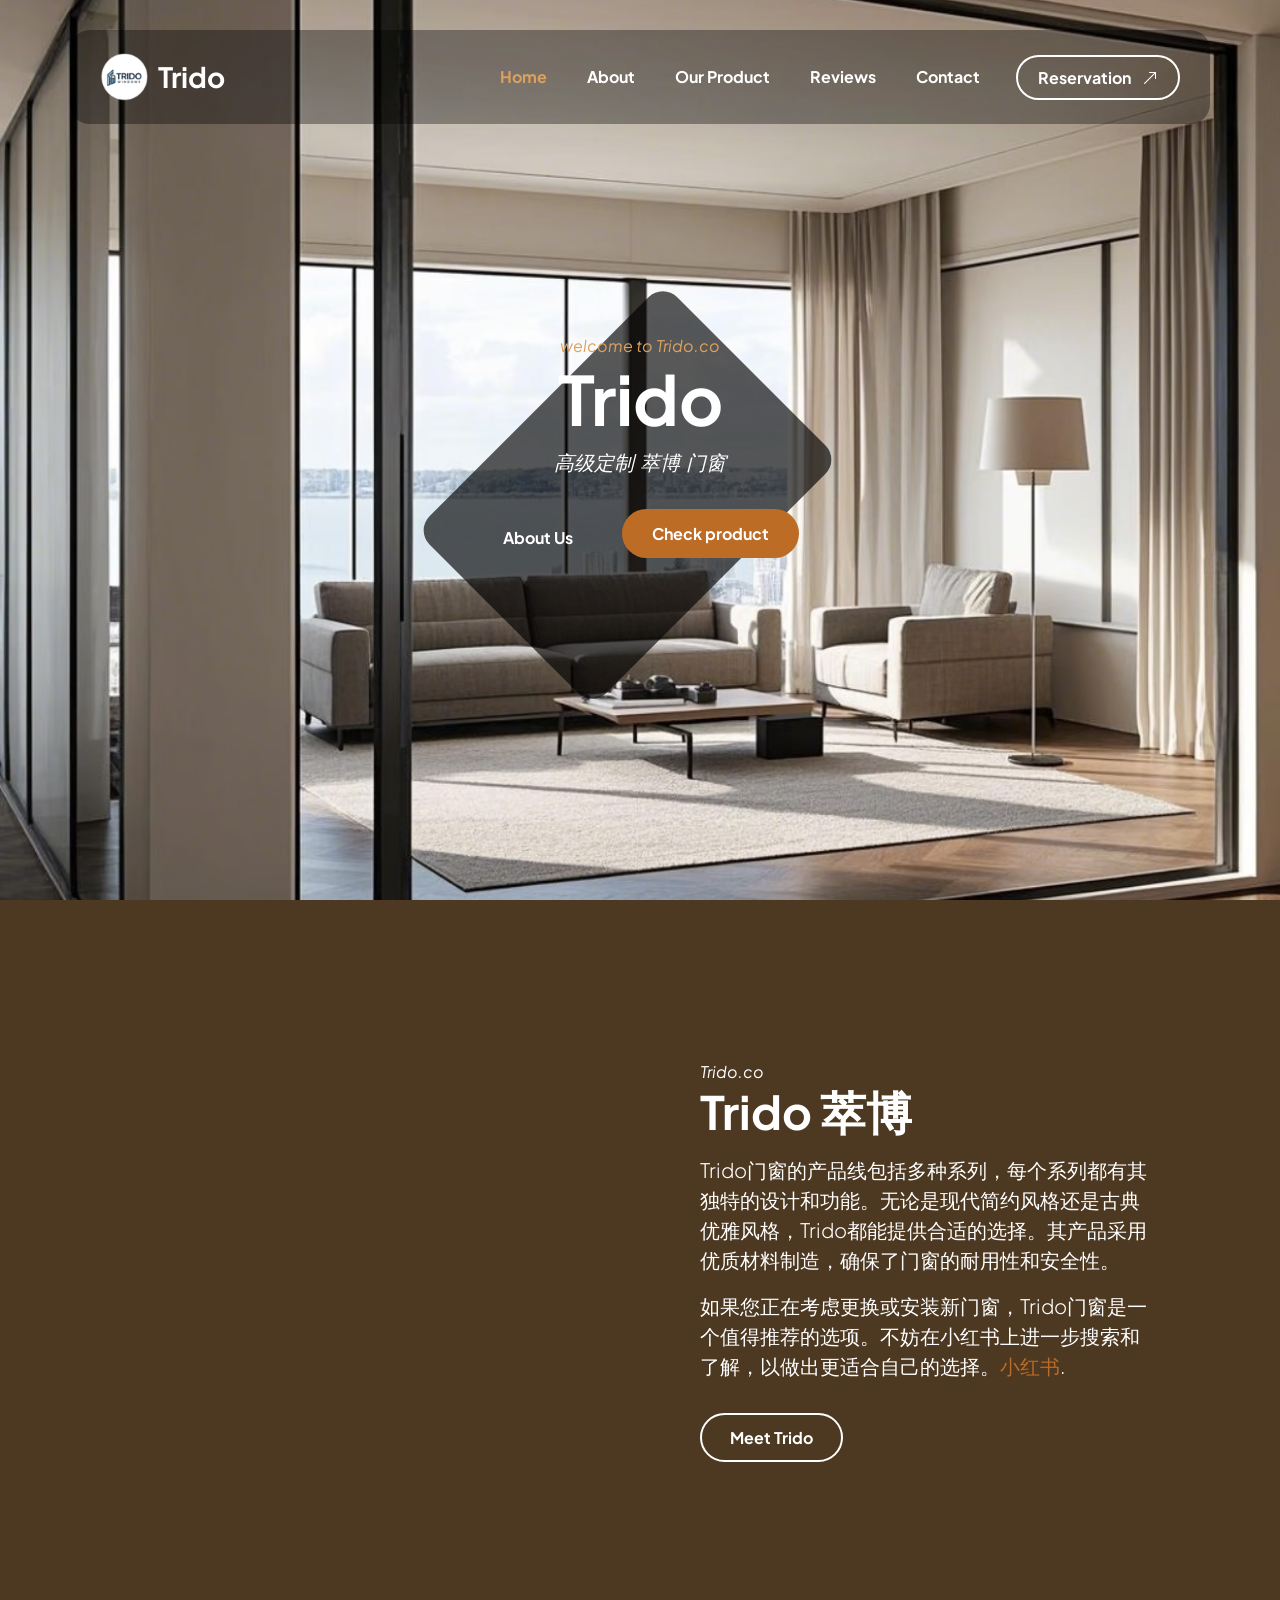
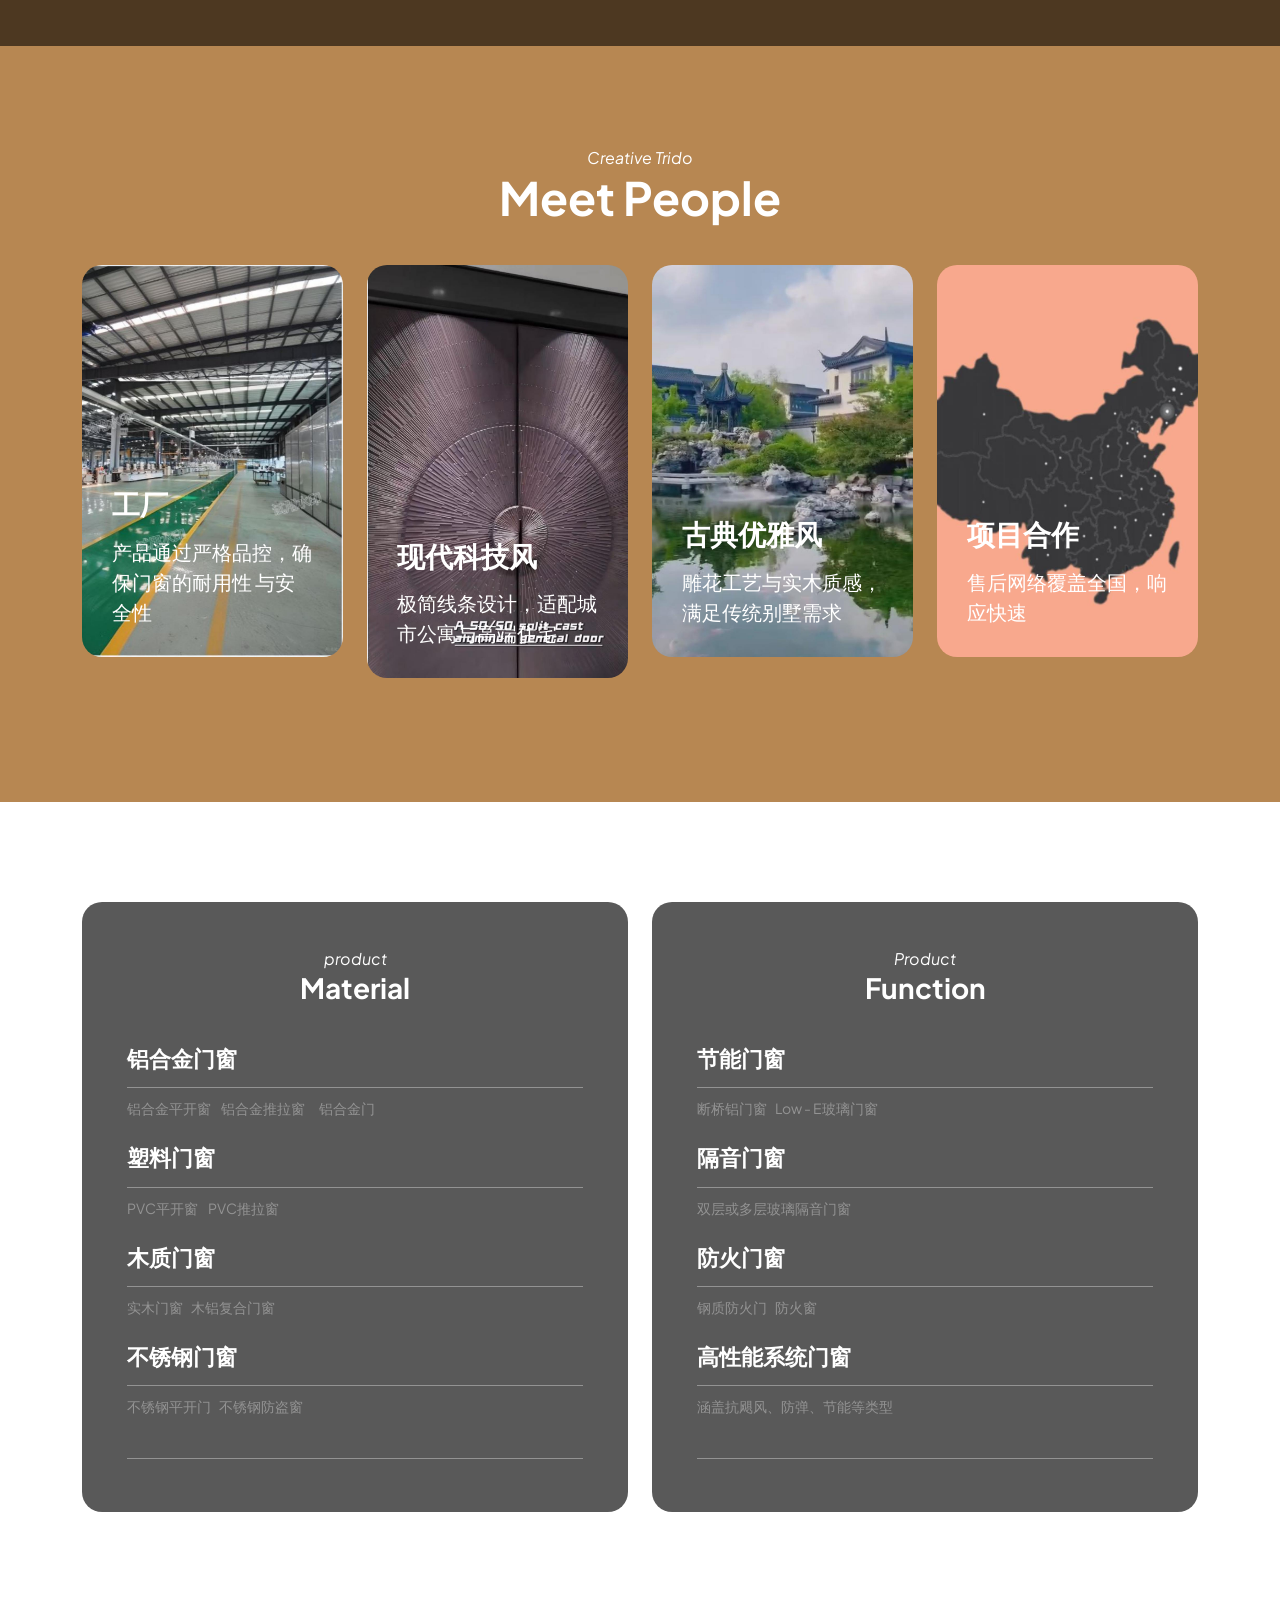
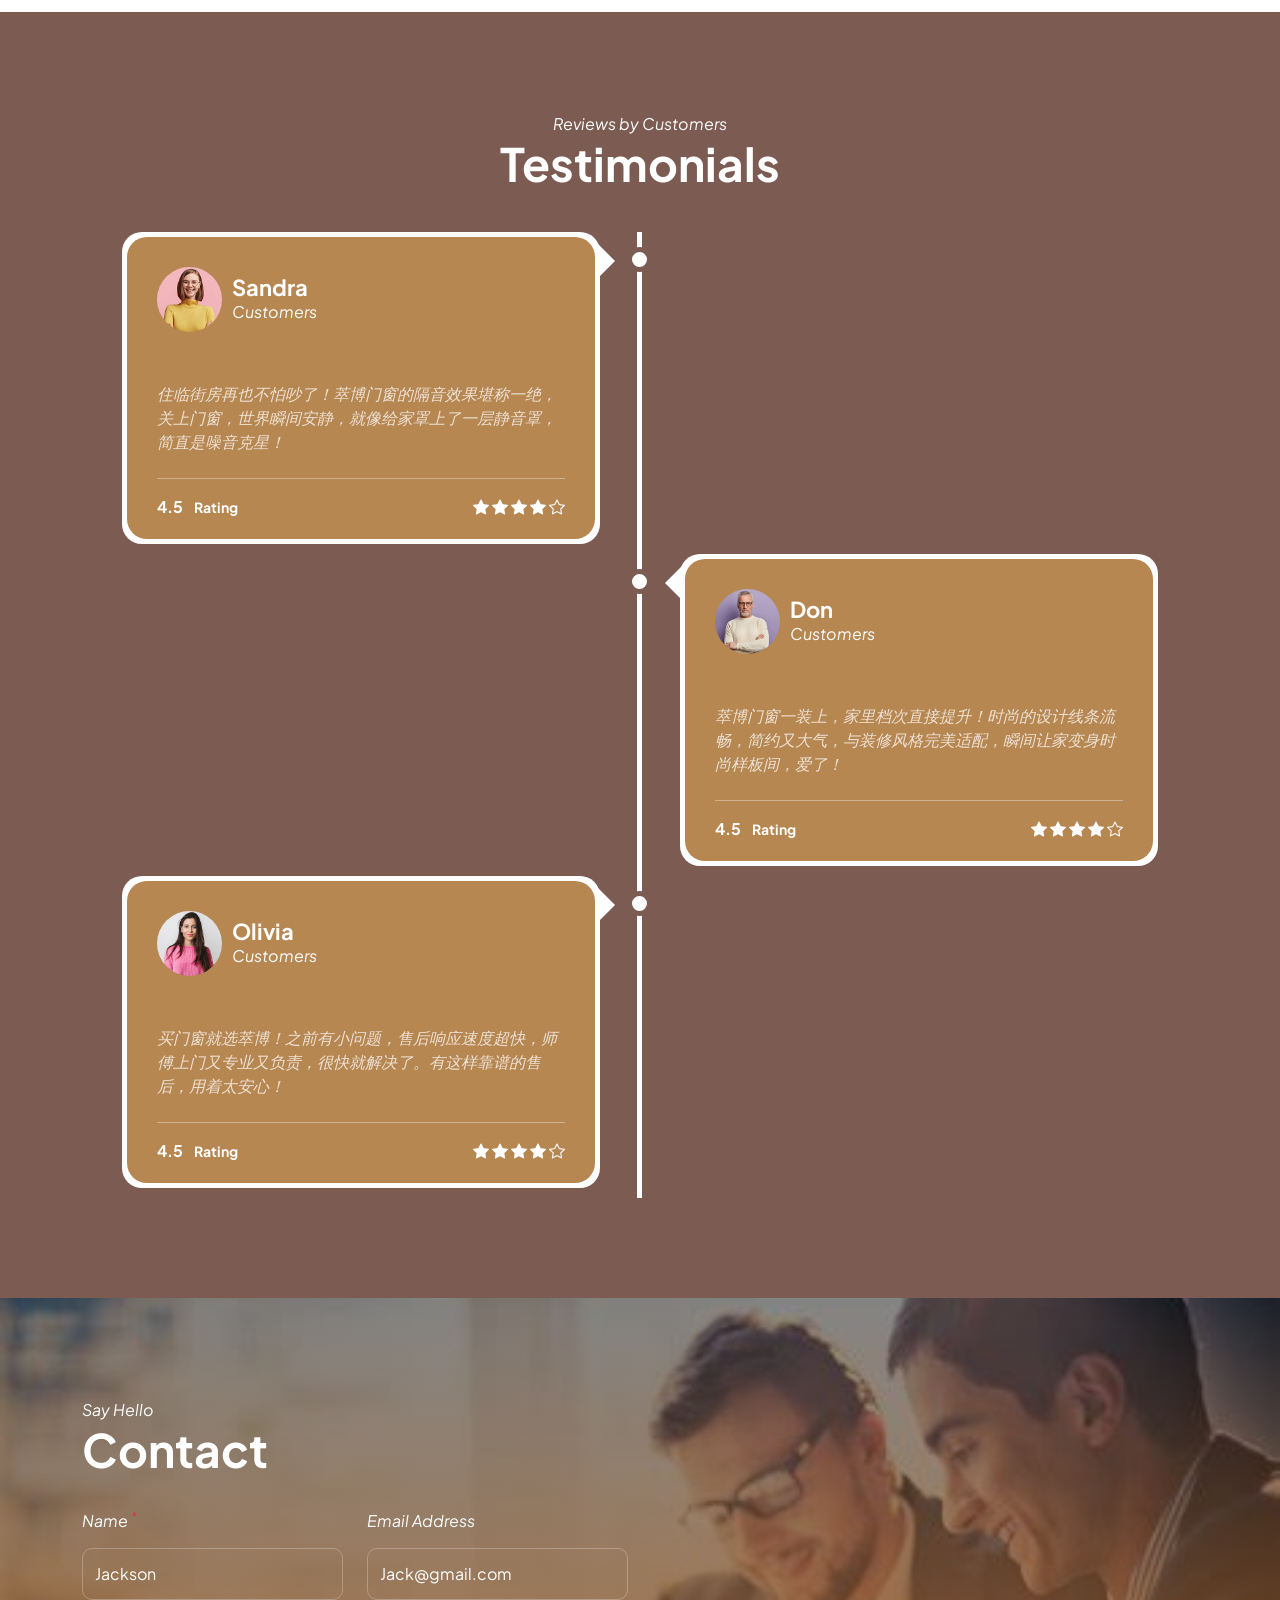
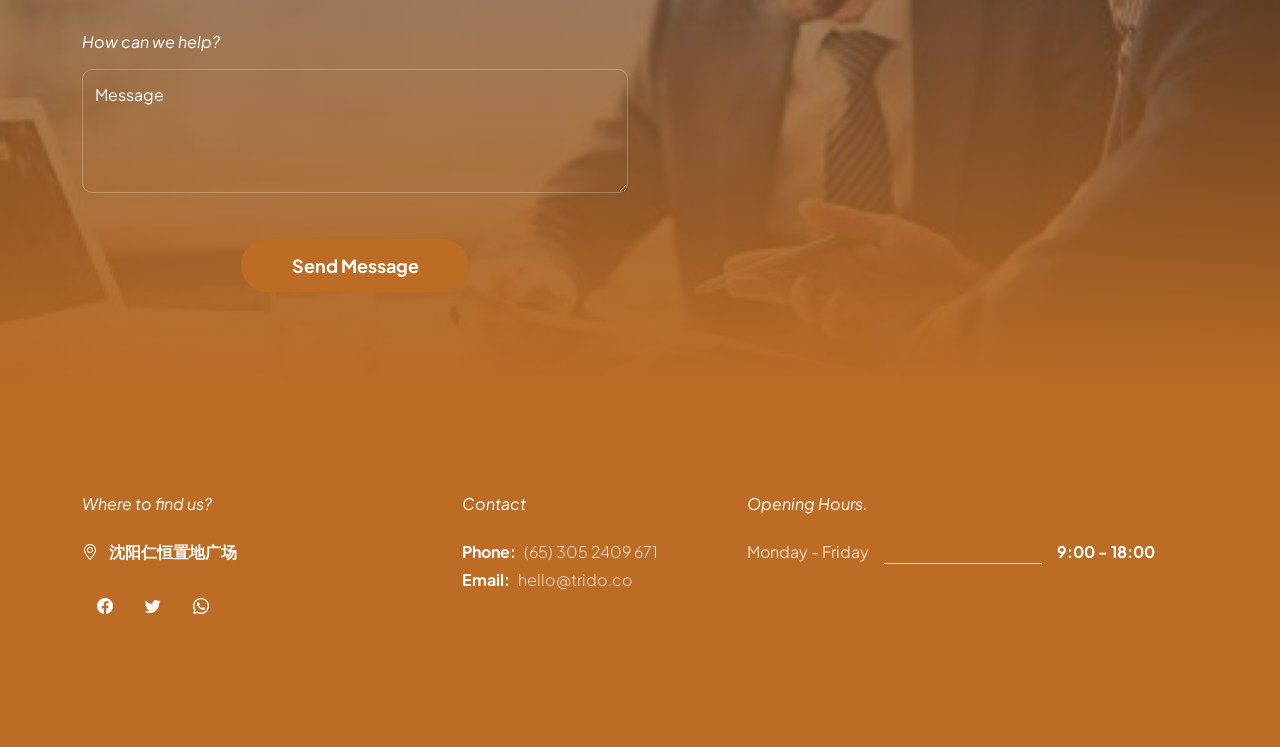
==== commit 3c0c5e7e: "Update index.html" ====
--- a/index.html
+++ b/index.html
@@ -199,7 +199,7 @@
 								</div>
 
 								<div class="team-block-image-wrap">
-									<img src="images/team/大门.jpg"
+									<img src="大门.JPG"
 										class="team-block-image img-fluid" alt="">
 								</div>
 							</div>
@@ -218,7 +218,7 @@
 								</div>
 
 								<div class="team-block-image-wrap">
-									<img src="images/team/园林.jpg"
+									<img src="园林.JPG"
 										class="team-block-image img-fluid" alt="">
 								</div>
 							</div>
@@ -679,4 +679,4 @@
 		<script src="js/custom.js"></script>
 
 	</body>
-</html>+</html>
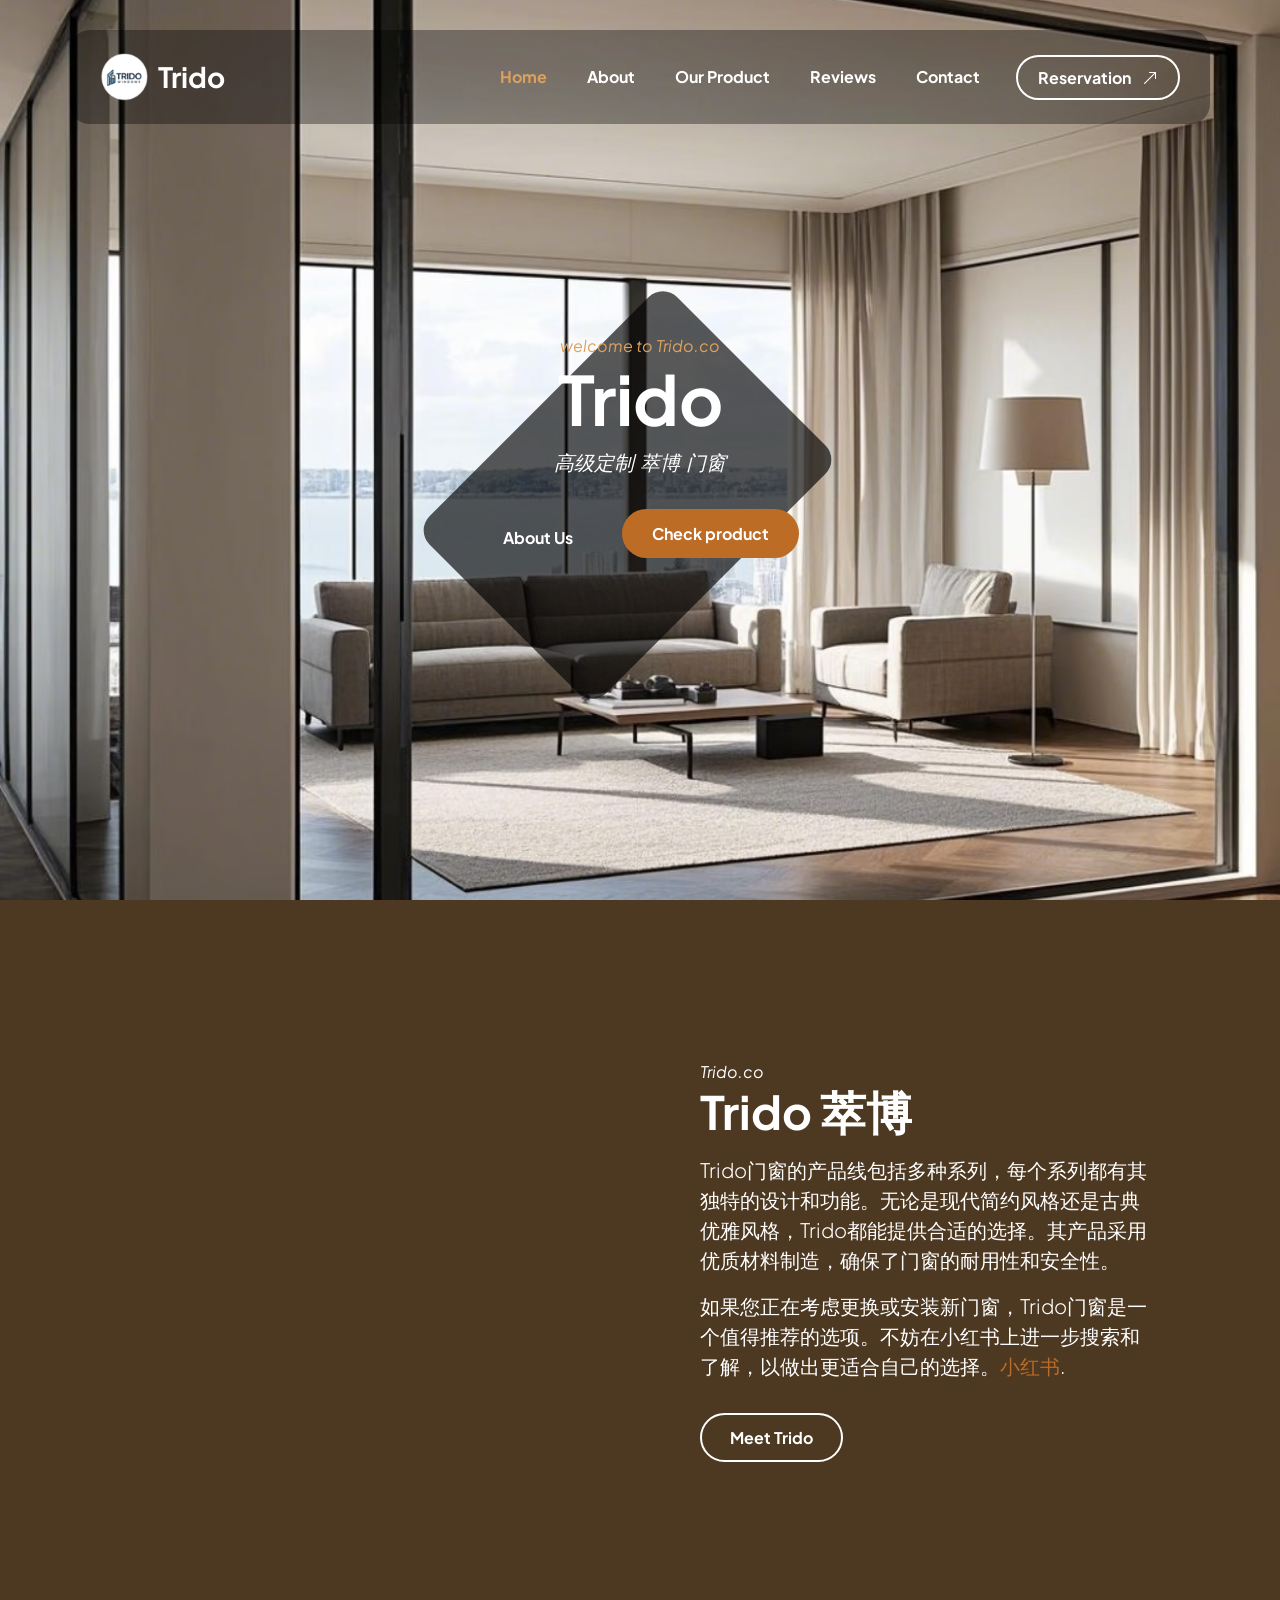
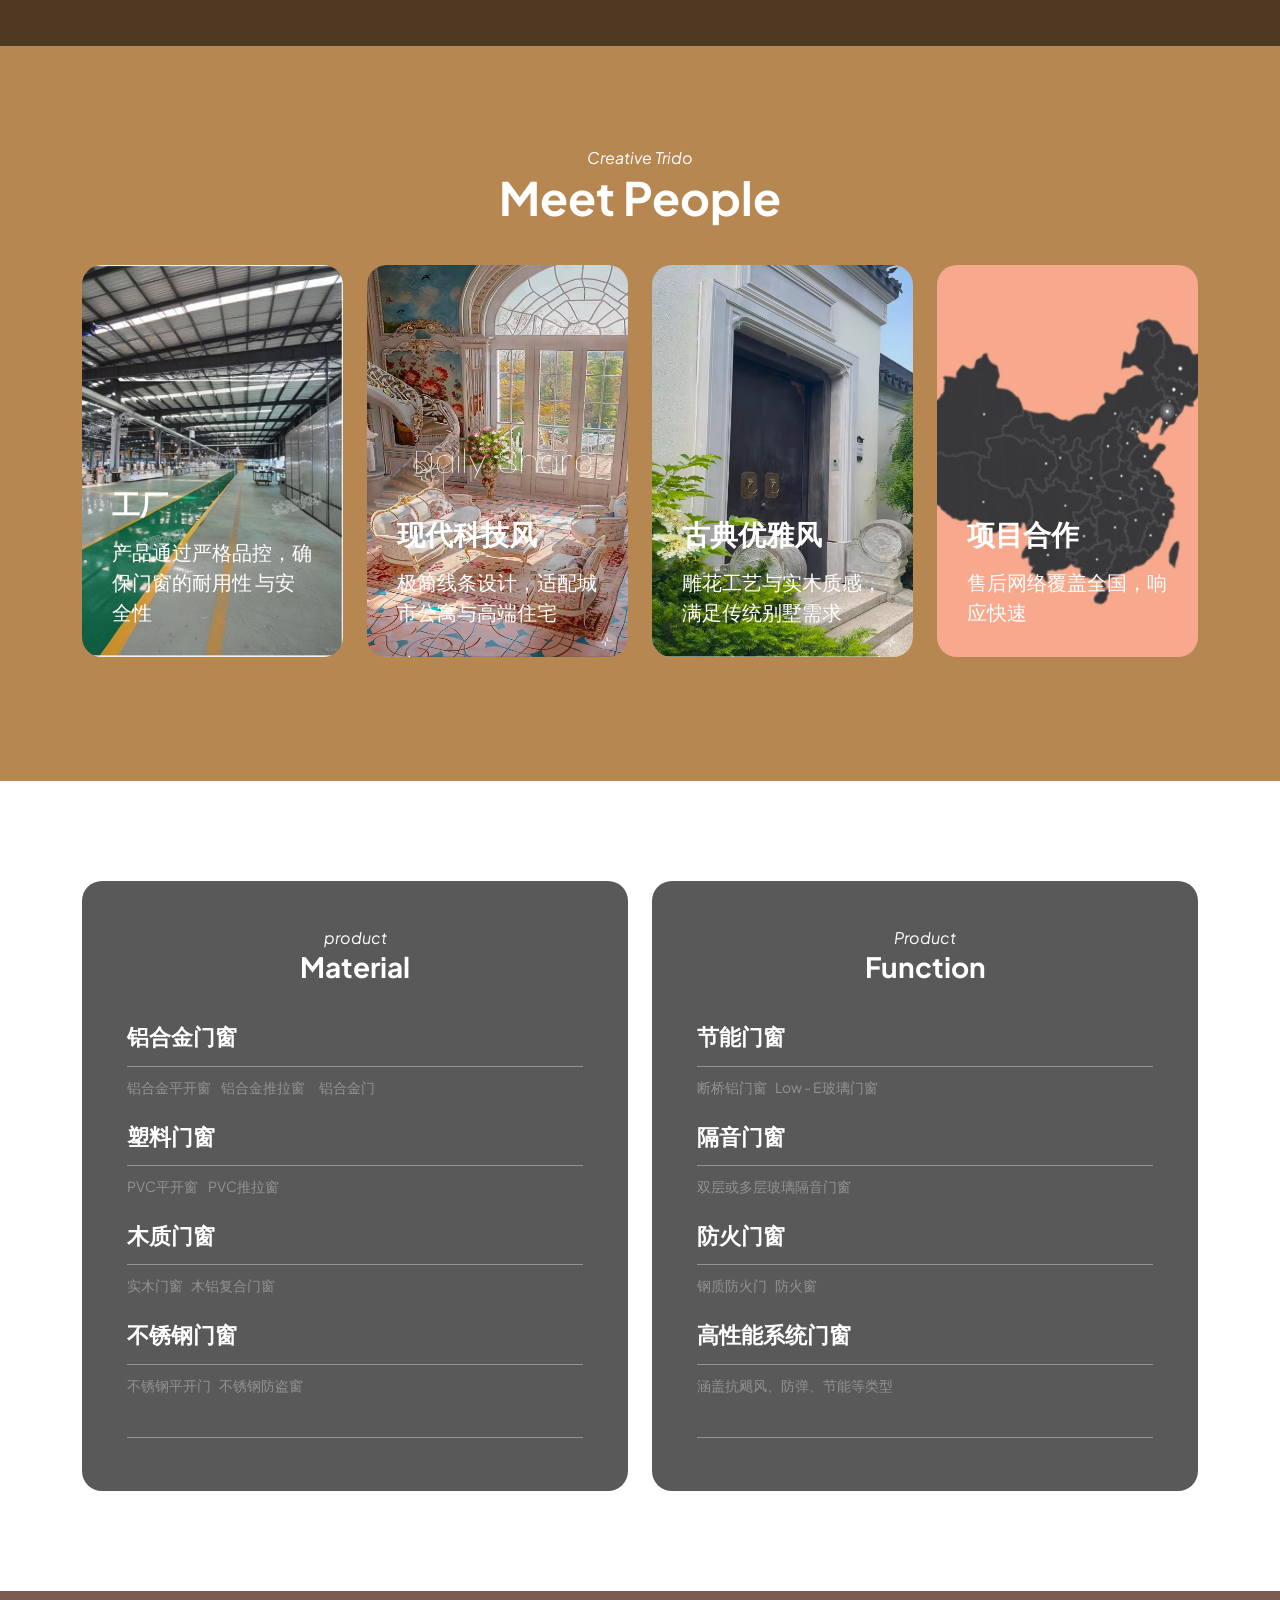
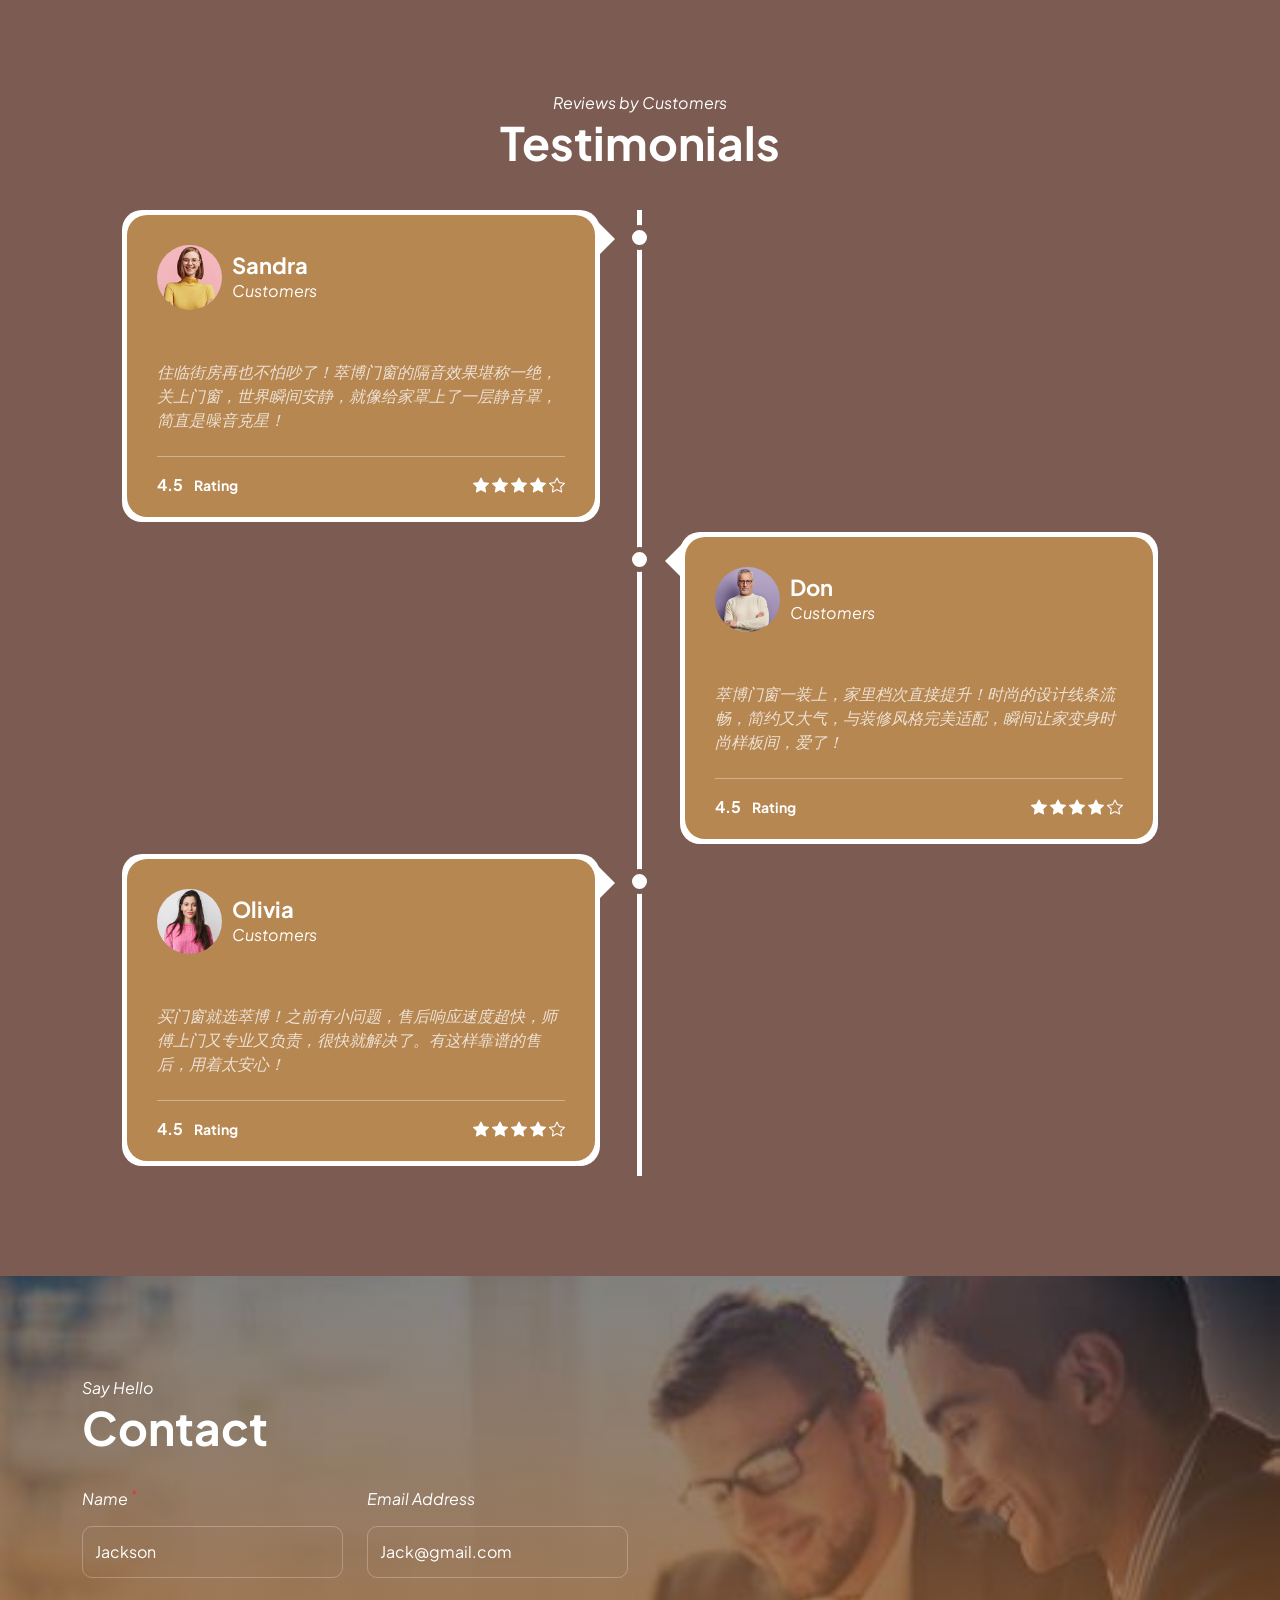
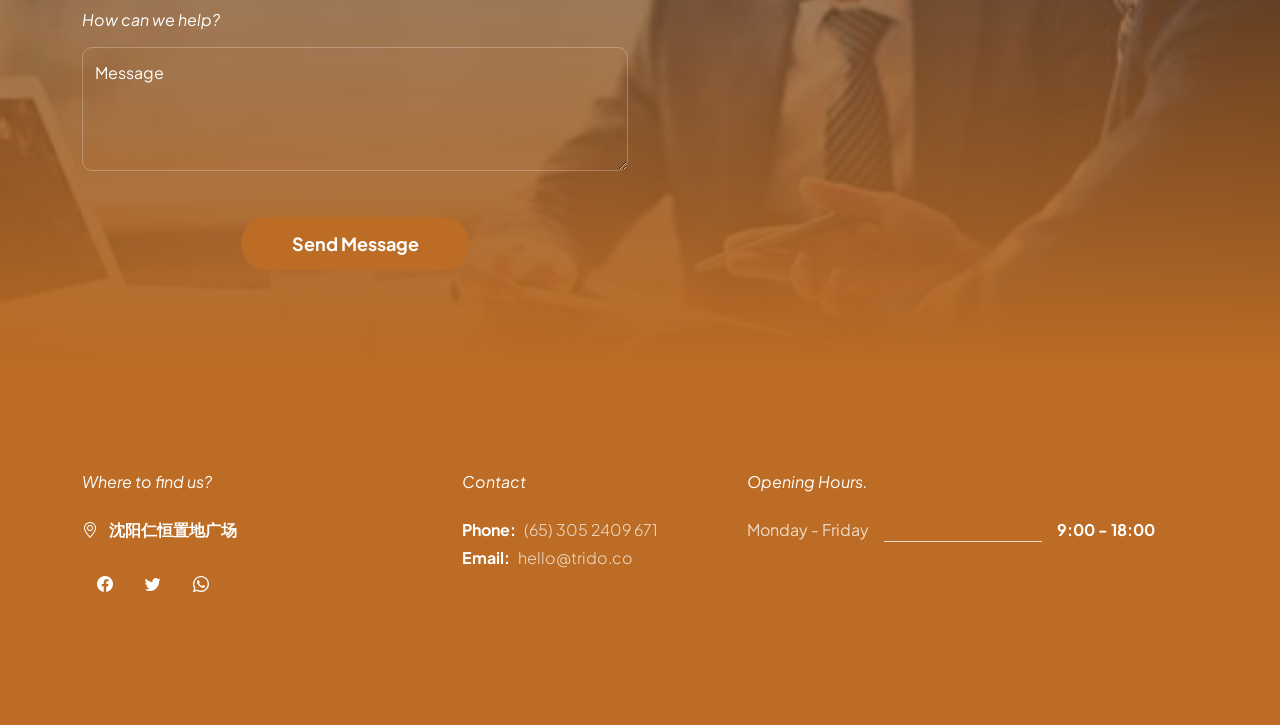
==== commit 602143aa: "Update index.html" ====
--- a/index.html
+++ b/index.html
@@ -199,7 +199,7 @@
 								</div>
 
 								<div class="team-block-image-wrap">
-									<img src="大门.JPG"
+									<img src="白色复古门.jpg"
 										class="team-block-image img-fluid" alt="">
 								</div>
 							</div>
@@ -218,7 +218,7 @@
 								</div>
 
 								<div class="team-block-image-wrap">
-									<img src="园林.JPG"
+									<img src="园林大门.jpg"
 										class="team-block-image img-fluid" alt="">
 								</div>
 							</div>
--- a/css/tooplate-barista.css
+++ b/css/tooplate-barista.css
@@ -761,7 +761,7 @@
 }
 
 .reviews-block-image-wrap {
-  background-image: url('../images/大门.jpg');
+  background-image: url('园林大门.JPG');
   background-repeat: no-repeat;
   background-size: cover;
   background-position: center;
